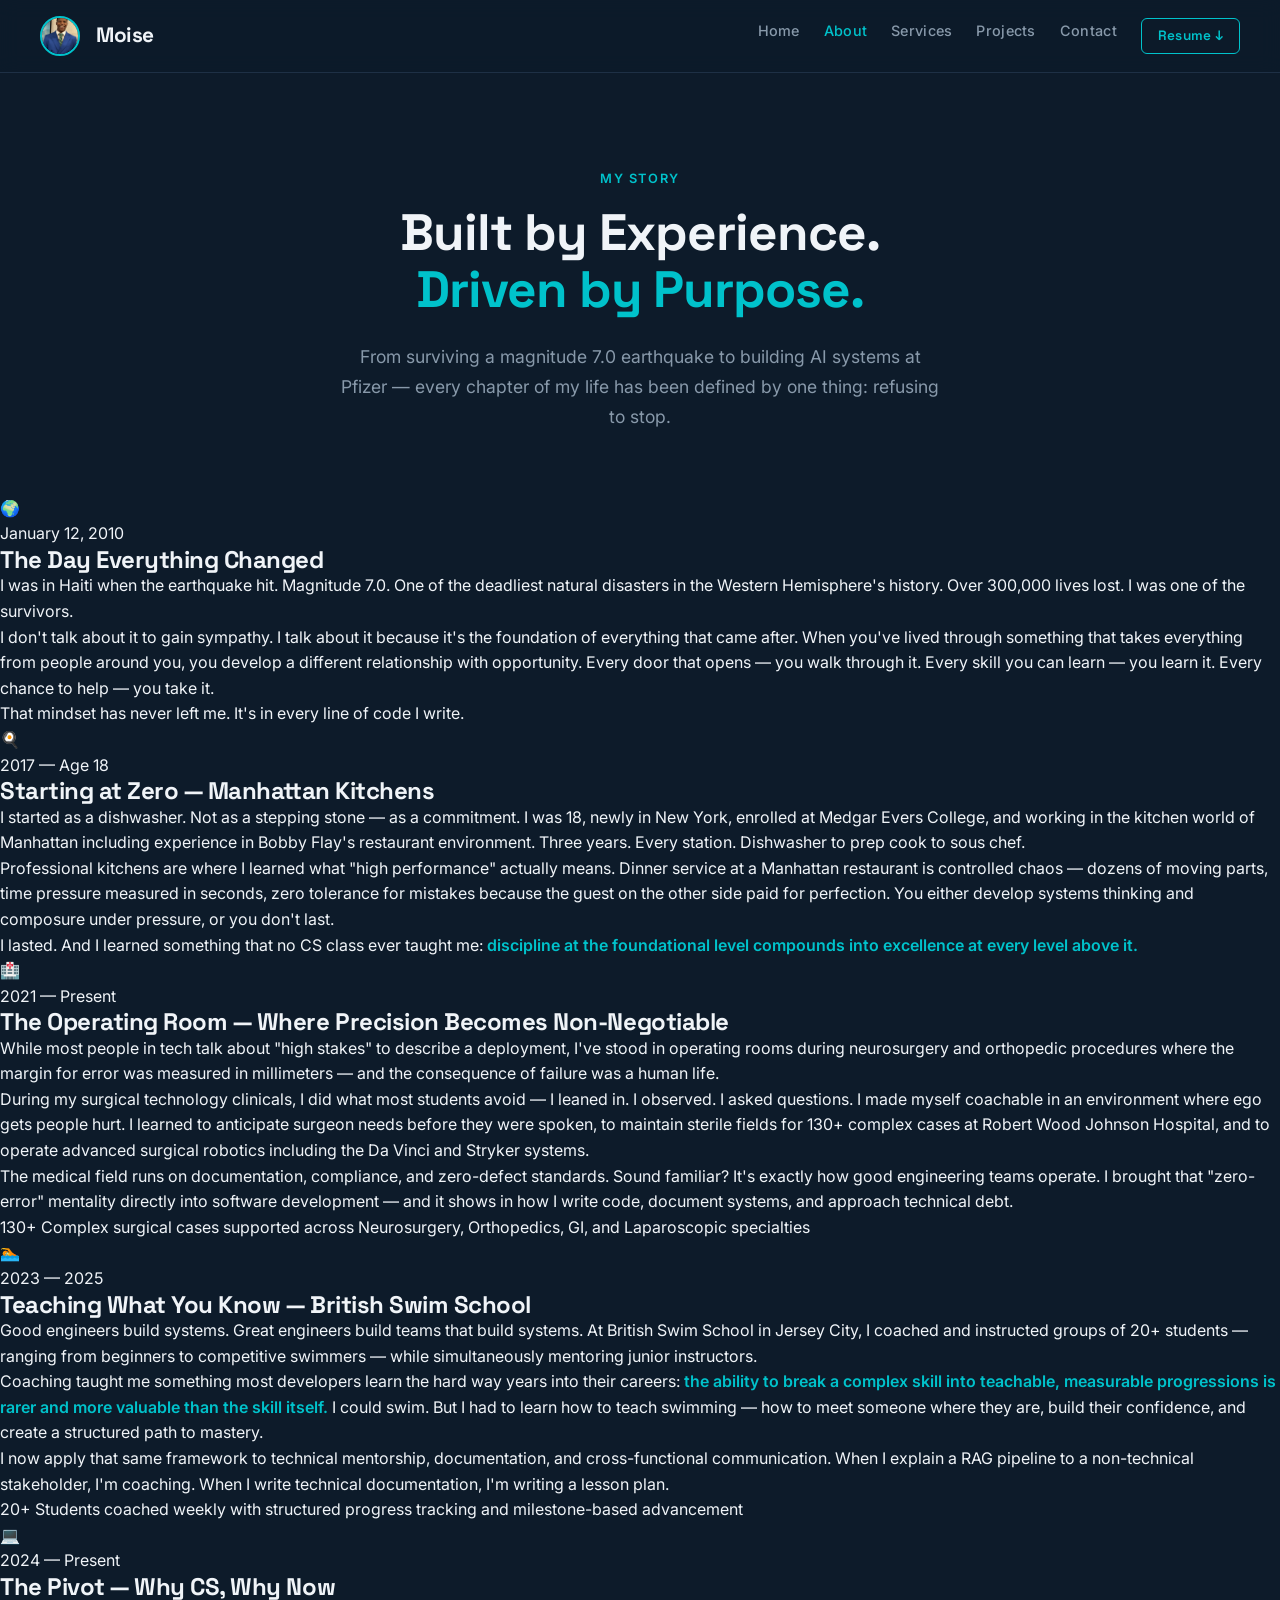
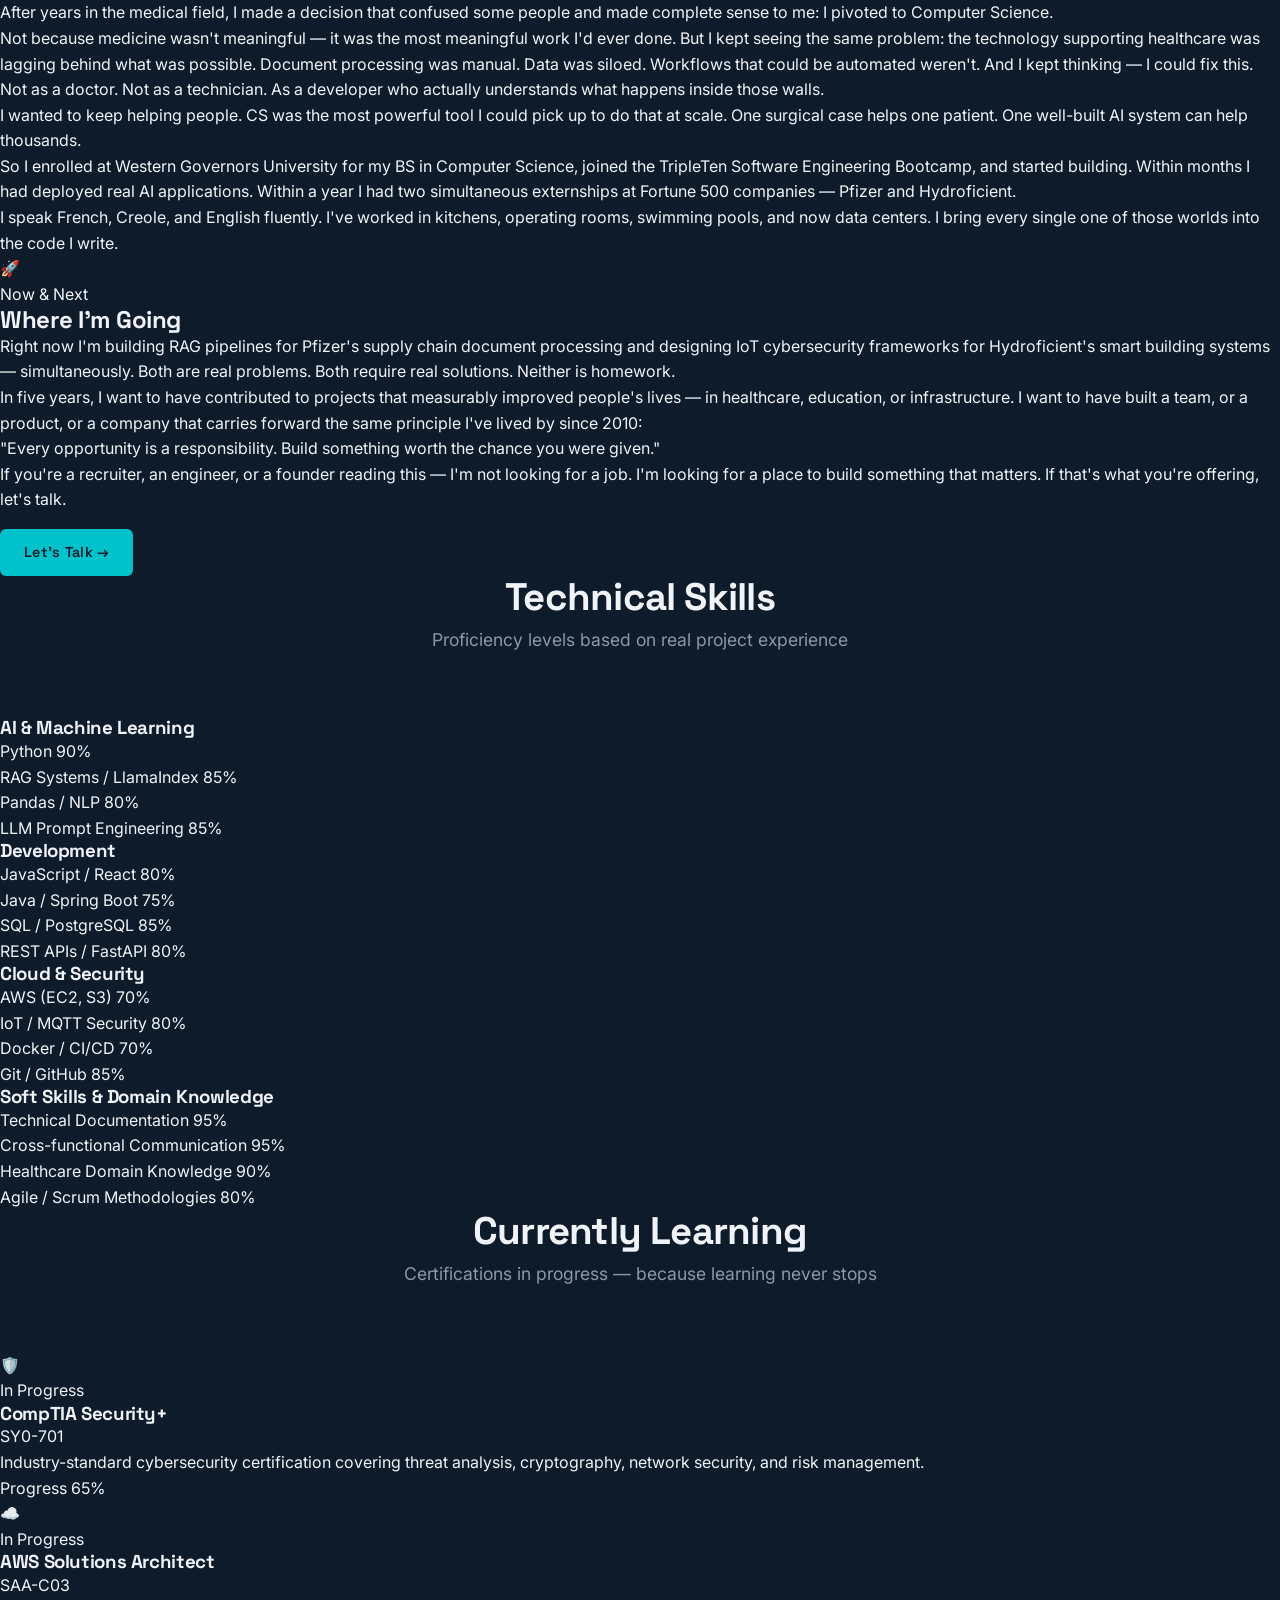
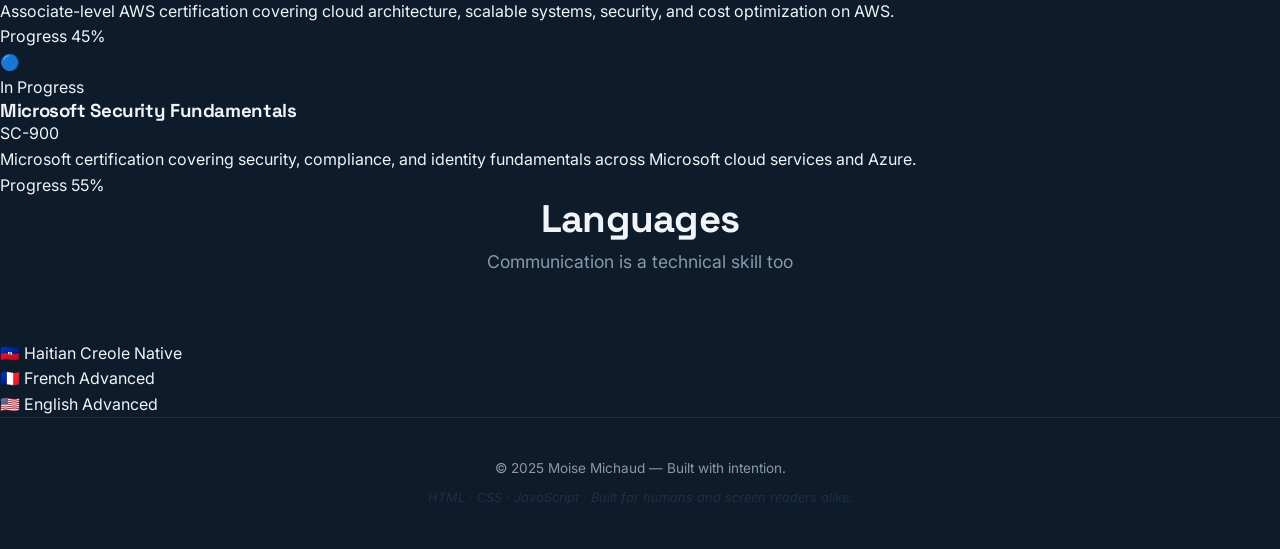
==== about.html @ c648d9f1 "Add About page, skills visual, cert tracker, languages section, updated nav" ====
<!doctype html>
<html lang="en">
  <head>
    <meta charset="UTF-8" />
    <meta name="viewport" content="width=device-width, initial-scale=1.0" />
    <title>About | Moise Michaud</title>
    <link rel="preconnect" href="https://fonts.googleapis.com" />
    <link rel="preconnect" href="https://fonts.gstatic.com" crossorigin />
    <link
      href="https://fonts.googleapis.com/css2?family=Space+Grotesk:wght@400;600;700&family=Inter:wght@300;400;500&display=swap"
      rel="stylesheet"
    />
    <link rel="stylesheet" href="style.css" />
  </head>

  <body>
    <nav class="navbar" role="navigation" aria-label="Main navigation">
      <div class="nav-brand">
        <img
          src="images/profile.jpg"
          alt="Moise Michaud profile photo"
          class="logo-img"
        />
        <span class="brand-name">Moise</span>
      </div>
      <ul class="nav-links" role="list">
        <li><a href="index.html" class="nav-link">Home</a></li>
        <li>
          <a href="about.html" class="nav-link active" aria-current="page"
            >About</a
          >
        </li>
        <li><a href="services.html" class="nav-link">Services</a></li>
        <li><a href="projects.html" class="nav-link">Projects</a></li>
        <li><a href="contact.html" class="nav-link">Contact</a></li>
        <li>
          <a
            href="resume.pdf"
            class="btn btn-resume"
            target="_blank"
            rel="noopener noreferrer"
            >Resume ↓</a
          >
        </li>
      </ul>
    </nav>

    <main id="main-content">
      <!-- HERO -->
      <section
        class="page-hero about-hero"
        aria-labelledby="about-hero-heading"
      >
        <div class="page-hero-content">
          <p class="hero-eyebrow">My Story</p>
          <h1 id="about-hero-heading" class="page-hero-title">
            Built by Experience.
            <span class="title-accent">Driven by Purpose.</span>
          </h1>
          <p class="page-hero-subtitle">
            From surviving a magnitude 7.0 earthquake to building AI systems at
            Pfizer — every chapter of my life has been defined by one thing:
            refusing to stop.
          </p>
        </div>
      </section>

      <!-- STORY SECTION -->
      <section class="story-section" aria-labelledby="story-heading">
        <!-- TIMELINE -->
        <div class="timeline" role="list">
          <!-- Chapter 1 -->
          <div
            class="timeline-item"
            role="listitem"
            aria-labelledby="chapter-1"
          >
            <div class="timeline-marker" aria-hidden="true">
              <span class="timeline-icon">🌍</span>
            </div>
            <div class="timeline-content">
              <span class="timeline-date">January 12, 2010</span>
              <h2 id="chapter-1" class="timeline-title">
                The Day Everything Changed
              </h2>
              <p>
                I was in Haiti when the earthquake hit. Magnitude 7.0. One of
                the deadliest natural disasters in the Western Hemisphere's
                history. Over 300,000 lives lost. I was one of the survivors.
              </p>
              <p>
                I don't talk about it to gain sympathy. I talk about it because
                it's the foundation of everything that came after. When you've
                lived through something that takes everything from people around
                you, you develop a different relationship with opportunity.
                Every door that opens — you walk through it. Every skill you can
                learn — you learn it. Every chance to help — you take it.
              </p>
              <p>
                That mindset has never left me. It's in every line of code I
                write.
              </p>
            </div>
          </div>

          <!-- Chapter 2 -->
          <div
            class="timeline-item"
            role="listitem"
            aria-labelledby="chapter-2"
          >
            <div class="timeline-marker" aria-hidden="true">
              <span class="timeline-icon">🍳</span>
            </div>
            <div class="timeline-content">
              <span class="timeline-date">2017 — Age 18</span>
              <h2 id="chapter-2" class="timeline-title">
                Starting at Zero — Manhattan Kitchens
              </h2>
              <p>
                I started as a dishwasher. Not as a stepping stone — as a
                commitment. I was 18, newly in New York, enrolled at Medgar
                Evers College, and working in the kitchen world of Manhattan
                including experience in Bobby Flay's restaurant environment.
                Three years. Every station. Dishwasher to prep cook to sous
                chef.
              </p>
              <p>
                Professional kitchens are where I learned what "high
                performance" actually means. Dinner service at a Manhattan
                restaurant is controlled chaos — dozens of moving parts, time
                pressure measured in seconds, zero tolerance for mistakes
                because the guest on the other side paid for perfection. You
                either develop systems thinking and composure under pressure, or
                you don't last.
              </p>
              <p>
                I lasted. And I learned something that no CS class ever taught
                me:
                <strong
                  >discipline at the foundational level compounds into
                  excellence at every level above it.</strong
                >
              </p>
            </div>
          </div>

          <!-- Chapter 3 -->
          <div
            class="timeline-item"
            role="listitem"
            aria-labelledby="chapter-3"
          >
            <div class="timeline-marker" aria-hidden="true">
              <span class="timeline-icon">🏥</span>
            </div>
            <div class="timeline-content">
              <span class="timeline-date">2021 — Present</span>
              <h2 id="chapter-3" class="timeline-title">
                The Operating Room — Where Precision Becomes Non-Negotiable
              </h2>
              <p>
                While most people in tech talk about "high stakes" to describe a
                deployment, I've stood in operating rooms during neurosurgery
                and orthopedic procedures where the margin for error was
                measured in millimeters — and the consequence of failure was a
                human life.
              </p>
              <p>
                During my surgical technology clinicals, I did what most
                students avoid — I leaned in. I observed. I asked questions. I
                made myself coachable in an environment where ego gets people
                hurt. I learned to anticipate surgeon needs before they were
                spoken, to maintain sterile fields for 130+ complex cases at
                Robert Wood Johnson Hospital, and to operate advanced surgical
                robotics including the Da Vinci and Stryker systems.
              </p>
              <p>
                The medical field runs on documentation, compliance, and
                zero-defect standards. Sound familiar? It's exactly how good
                engineering teams operate. I brought that "zero-error" mentality
                directly into software development — and it shows in how I write
                code, document systems, and approach technical debt.
              </p>
              <div class="story-highlight" role="note">
                <span class="highlight-number">130+</span>
                <span class="highlight-text"
                  >Complex surgical cases supported across Neurosurgery,
                  Orthopedics, GI, and Laparoscopic specialties</span
                >
              </div>
            </div>
          </div>

          <!-- Chapter 4 -->
          <div
            class="timeline-item"
            role="listitem"
            aria-labelledby="chapter-4"
          >
            <div class="timeline-marker" aria-hidden="true">
              <span class="timeline-icon">🏊</span>
            </div>
            <div class="timeline-content">
              <span class="timeline-date">2023 — 2025</span>
              <h2 id="chapter-4" class="timeline-title">
                Teaching What You Know — British Swim School
              </h2>
              <p>
                Good engineers build systems. Great engineers build teams that
                build systems. At British Swim School in Jersey City, I coached
                and instructed groups of 20+ students — ranging from beginners
                to competitive swimmers — while simultaneously mentoring junior
                instructors.
              </p>
              <p>
                Coaching taught me something most developers learn the hard way
                years into their careers:
                <strong
                  >the ability to break a complex skill into teachable,
                  measurable progressions is rarer and more valuable than the
                  skill itself.</strong
                >
                I could swim. But I had to learn how to teach swimming — how to
                meet someone where they are, build their confidence, and create
                a structured path to mastery.
              </p>
              <p>
                I now apply that same framework to technical mentorship,
                documentation, and cross-functional communication. When I
                explain a RAG pipeline to a non-technical stakeholder, I'm
                coaching. When I write technical documentation, I'm writing a
                lesson plan.
              </p>
              <div class="story-highlight" role="note">
                <span class="highlight-number">20+</span>
                <span class="highlight-text"
                  >Students coached weekly with structured progress tracking and
                  milestone-based advancement</span
                >
              </div>
            </div>
          </div>

          <!-- Chapter 5 -->
          <div
            class="timeline-item"
            role="listitem"
            aria-labelledby="chapter-5"
          >
            <div class="timeline-marker" aria-hidden="true">
              <span class="timeline-icon">💻</span>
            </div>
            <div class="timeline-content">
              <span class="timeline-date">2024 — Present</span>
              <h2 id="chapter-5" class="timeline-title">
                The Pivot — Why CS, Why Now
              </h2>
              <p>
                After years in the medical field, I made a decision that
                confused some people and made complete sense to me: I pivoted to
                Computer Science.
              </p>
              <p>
                Not because medicine wasn't meaningful — it was the most
                meaningful work I'd ever done. But I kept seeing the same
                problem: the technology supporting healthcare was lagging behind
                what was possible. Document processing was manual. Data was
                siloed. Workflows that could be automated weren't. And I kept
                thinking — I could fix this. Not as a doctor. Not as a
                technician. As a developer who actually understands what happens
                inside those walls.
              </p>
              <p>
                I wanted to keep helping people. CS was the most powerful tool I
                could pick up to do that at scale. One surgical case helps one
                patient. One well-built AI system can help thousands.
              </p>
              <p>
                So I enrolled at Western Governors University for my BS in
                Computer Science, joined the TripleTen Software Engineering
                Bootcamp, and started building. Within months I had deployed
                real AI applications. Within a year I had two simultaneous
                externships at Fortune 500 companies — Pfizer and Hydroficient.
              </p>
              <p>
                I speak French, Creole, and English fluently. I've worked in
                kitchens, operating rooms, swimming pools, and now data centers.
                I bring every single one of those worlds into the code I write.
              </p>
            </div>
          </div>

          <!-- Chapter 6 -->
          <div
            class="timeline-item"
            role="listitem"
            aria-labelledby="chapter-6"
          >
            <div class="timeline-marker" aria-hidden="true">
              <span class="timeline-icon">🚀</span>
            </div>
            <div class="timeline-content">
              <span class="timeline-date">Now & Next</span>
              <h2 id="chapter-6" class="timeline-title">Where I'm Going</h2>
              <p>
                Right now I'm building RAG pipelines for Pfizer's supply chain
                document processing and designing IoT cybersecurity frameworks
                for Hydroficient's smart building systems — simultaneously. Both
                are real problems. Both require real solutions. Neither is
                homework.
              </p>
              <p>
                In five years, I want to have contributed to projects that
                measurably improved people's lives — in healthcare, education,
                or infrastructure. I want to have built a team, or a product, or
                a company that carries forward the same principle I've lived by
                since 2010:
              </p>
              <blockquote class="story-quote">
                "Every opportunity is a responsibility. Build something worth
                the chance you were given."
              </blockquote>
              <p>
                If you're a recruiter, an engineer, or a founder reading this —
                I'm not looking for a job. I'm looking for a place to build
                something that matters. If that's what you're offering, let's
                talk.
              </p>
              <a
                href="contact.html"
                class="btn btn-primary"
                style="margin-top: 1rem; display: inline-flex"
              >
                Let's Talk →
              </a>
            </div>
          </div>
        </div>
        <!-- End timeline -->
      </section>

      <!-- SKILLS SECTION -->
      <section
        class="skills-visual-section"
        aria-labelledby="skills-visual-heading"
      >
        <div class="section-header">
          <h2 id="skills-visual-heading" class="section-title">
            Technical Skills
          </h2>
          <p class="section-subtitle">
            Proficiency levels based on real project experience
          </p>
        </div>

        <div class="skills-grid">
          <div class="skill-category">
            <h3 class="skill-category-title">AI & Machine Learning</h3>
            <div class="skill-bars">
              <div class="skill-bar-item">
                <div class="skill-bar-label">
                  <span>Python</span>
                  <span class="skill-bar-pct">90%</span>
                </div>
                <div
                  class="skill-bar-track"
                  role="progressbar"
                  aria-valuenow="90"
                  aria-valuemin="0"
                  aria-valuemax="100"
                  aria-label="Python proficiency 90%"
                >
                  <div class="skill-bar-fill" style="width: 90%"></div>
                </div>
              </div>
              <div class="skill-bar-item">
                <div class="skill-bar-label">
                  <span>RAG Systems / LlamaIndex</span>
                  <span class="skill-bar-pct">85%</span>
                </div>
                <div
                  class="skill-bar-track"
                  role="progressbar"
                  aria-valuenow="85"
                  aria-valuemin="0"
                  aria-valuemax="100"
                  aria-label="RAG Systems proficiency 85%"
                >
                  <div class="skill-bar-fill" style="width: 85%"></div>
                </div>
              </div>
              <div class="skill-bar-item">
                <div class="skill-bar-label">
                  <span>Pandas / NLP</span>
                  <span class="skill-bar-pct">80%</span>
                </div>
                <div
                  class="skill-bar-track"
                  role="progressbar"
                  aria-valuenow="80"
                  aria-valuemin="0"
                  aria-valuemax="100"
                  aria-label="Pandas NLP proficiency 80%"
                >
                  <div class="skill-bar-fill" style="width: 80%"></div>
                </div>
              </div>
              <div class="skill-bar-item">
                <div class="skill-bar-label">
                  <span>LLM Prompt Engineering</span>
                  <span class="skill-bar-pct">85%</span>
                </div>
                <div
                  class="skill-bar-track"
                  role="progressbar"
                  aria-valuenow="85"
                  aria-valuemin="0"
                  aria-valuemax="100"
                  aria-label="LLM Prompt Engineering proficiency 85%"
                >
                  <div class="skill-bar-fill" style="width: 85%"></div>
                </div>
              </div>
            </div>
          </div>

          <div class="skill-category">
            <h3 class="skill-category-title">Development</h3>
            <div class="skill-bars">
              <div class="skill-bar-item">
                <div class="skill-bar-label">
                  <span>JavaScript / React</span>
                  <span class="skill-bar-pct">80%</span>
                </div>
                <div
                  class="skill-bar-track"
                  role="progressbar"
                  aria-valuenow="80"
                  aria-valuemin="0"
                  aria-valuemax="100"
                  aria-label="JavaScript React proficiency 80%"
                >
                  <div class="skill-bar-fill" style="width: 80%"></div>
                </div>
              </div>
              <div class="skill-bar-item">
                <div class="skill-bar-label">
                  <span>Java / Spring Boot</span>
                  <span class="skill-bar-pct">75%</span>
                </div>
                <div
                  class="skill-bar-track"
                  role="progressbar"
                  aria-valuenow="75"
                  aria-valuemin="0"
                  aria-valuemax="100"
                  aria-label="Java Spring Boot proficiency 75%"
                >
                  <div class="skill-bar-fill" style="width: 75%"></div>
                </div>
              </div>
              <div class="skill-bar-item">
                <div class="skill-bar-label">
                  <span>SQL / PostgreSQL</span>
                  <span class="skill-bar-pct">85%</span>
                </div>
                <div
                  class="skill-bar-track"
                  role="progressbar"
                  aria-valuenow="85"
                  aria-valuemin="0"
                  aria-valuemax="100"
                  aria-label="SQL PostgreSQL proficiency 85%"
                >
                  <div class="skill-bar-fill" style="width: 85%"></div>
                </div>
              </div>
              <div class="skill-bar-item">
                <div class="skill-bar-label">
                  <span>REST APIs / FastAPI</span>
                  <span class="skill-bar-pct">80%</span>
                </div>
                <div
                  class="skill-bar-track"
                  role="progressbar"
                  aria-valuenow="80"
                  aria-valuemin="0"
                  aria-valuemax="100"
                  aria-label="REST APIs FastAPI proficiency 80%"
                >
                  <div class="skill-bar-fill" style="width: 80%"></div>
                </div>
              </div>
            </div>
          </div>

          <div class="skill-category">
            <h3 class="skill-category-title">Cloud & Security</h3>
            <div class="skill-bars">
              <div class="skill-bar-item">
                <div class="skill-bar-label">
                  <span>AWS (EC2, S3)</span>
                  <span class="skill-bar-pct">70%</span>
                </div>
                <div
                  class="skill-bar-track"
                  role="progressbar"
                  aria-valuenow="70"
                  aria-valuemin="0"
                  aria-valuemax="100"
                  aria-label="AWS proficiency 70%"
                >
                  <div class="skill-bar-fill" style="width: 70%"></div>
                </div>
              </div>
              <div class="skill-bar-item">
                <div class="skill-bar-label">
                  <span>IoT / MQTT Security</span>
                  <span class="skill-bar-pct">80%</span>
                </div>
                <div
                  class="skill-bar-track"
                  role="progressbar"
                  aria-valuenow="80"
                  aria-valuemin="0"
                  aria-valuemax="100"
                  aria-label="IoT MQTT Security proficiency 80%"
                >
                  <div class="skill-bar-fill" style="width: 80%"></div>
                </div>
              </div>
              <div class="skill-bar-item">
                <div class="skill-bar-label">
                  <span>Docker / CI/CD</span>
                  <span class="skill-bar-pct">70%</span>
                </div>
                <div
                  class="skill-bar-track"
                  role="progressbar"
                  aria-valuenow="70"
                  aria-valuemin="0"
                  aria-valuemax="100"
                  aria-label="Docker CI/CD proficiency 70%"
                >
                  <div class="skill-bar-fill" style="width: 70%"></div>
                </div>
              </div>
              <div class="skill-bar-item">
                <div class="skill-bar-label">
                  <span>Git / GitHub</span>
                  <span class="skill-bar-pct">85%</span>
                </div>
                <div
                  class="skill-bar-track"
                  role="progressbar"
                  aria-valuenow="85"
                  aria-valuemin="0"
                  aria-valuemax="100"
                  aria-label="Git GitHub proficiency 85%"
                >
                  <div class="skill-bar-fill" style="width: 85%"></div>
                </div>
              </div>
            </div>
          </div>

          <div class="skill-category">
            <h3 class="skill-category-title">Soft Skills & Domain Knowledge</h3>
            <div class="skill-bars">
              <div class="skill-bar-item">
                <div class="skill-bar-label">
                  <span>Technical Documentation</span>
                  <span class="skill-bar-pct">95%</span>
                </div>
                <div
                  class="skill-bar-track"
                  role="progressbar"
                  aria-valuenow="95"
                  aria-valuemin="0"
                  aria-valuemax="100"
                  aria-label="Technical Documentation proficiency 95%"
                >
                  <div class="skill-bar-fill" style="width: 95%"></div>
                </div>
              </div>
              <div class="skill-bar-item">
                <div class="skill-bar-label">
                  <span>Cross-functional Communication</span>
                  <span class="skill-bar-pct">95%</span>
                </div>
                <div
                  class="skill-bar-track"
                  role="progressbar"
                  aria-valuenow="95"
                  aria-valuemin="0"
                  aria-valuemax="100"
                  aria-label="Cross-functional Communication proficiency 95%"
                >
                  <div class="skill-bar-fill" style="width: 95%"></div>
                </div>
              </div>
              <div class="skill-bar-item">
                <div class="skill-bar-label">
                  <span>Healthcare Domain Knowledge</span>
                  <span class="skill-bar-pct">90%</span>
                </div>
                <div
                  class="skill-bar-track"
                  role="progressbar"
                  aria-valuenow="90"
                  aria-valuemin="0"
                  aria-valuemax="100"
                  aria-label="Healthcare Domain Knowledge proficiency 90%"
                >
                  <div class="skill-bar-fill" style="width: 90%"></div>
                </div>
              </div>
              <div class="skill-bar-item">
                <div class="skill-bar-label">
                  <span>Agile / Scrum Methodologies</span>
                  <span class="skill-bar-pct">80%</span>
                </div>
                <div
                  class="skill-bar-track"
                  role="progressbar"
                  aria-valuenow="80"
                  aria-valuemin="0"
                  aria-valuemax="100"
                  aria-label="Agile Scrum proficiency 80%"
                >
                  <div class="skill-bar-fill" style="width: 80%"></div>
                </div>
              </div>
            </div>
          </div>
        </div>
      </section>

      <!-- CURRENTLY LEARNING -->
      <section class="learning-section" aria-labelledby="learning-heading">
        <div class="section-header">
          <h2 id="learning-heading" class="section-title">
            Currently Learning
          </h2>
          <p class="section-subtitle">
            Certifications in progress — because learning never stops
          </p>
        </div>

        <div class="cert-grid">
          <div class="cert-card">
            <div class="cert-card-header">
              <div class="cert-icon" aria-hidden="true">🛡️</div>
              <div class="cert-status cert-status--active">In Progress</div>
            </div>
            <h3 class="cert-title">CompTIA Security+</h3>
            <p class="cert-code">SY0-701</p>
            <p class="cert-desc">
              Industry-standard cybersecurity certification covering threat
              analysis, cryptography, network security, and risk management.
            </p>
            <div class="cert-progress-wrap">
              <div class="cert-progress-label">
                <span>Progress</span>
                <span>65%</span>
              </div>
              <div
                class="cert-progress-track"
                role="progressbar"
                aria-valuenow="65"
                aria-valuemin="0"
                aria-valuemax="100"
                aria-label="CompTIA Security+ progress 65%"
              >
                <div class="cert-progress-fill" style="width: 65%"></div>
              </div>
            </div>
          </div>

          <div class="cert-card">
            <div class="cert-card-header">
              <div class="cert-icon" aria-hidden="true">☁️</div>
              <div class="cert-status cert-status--active">In Progress</div>
            </div>
            <h3 class="cert-title">AWS Solutions Architect</h3>
            <p class="cert-code">SAA-C03</p>
            <p class="cert-desc">
              Associate-level AWS certification covering cloud architecture,
              scalable systems, security, and cost optimization on AWS.
            </p>
            <div class="cert-progress-wrap">
              <div class="cert-progress-label">
                <span>Progress</span>
                <span>45%</span>
              </div>
              <div
                class="cert-progress-track"
                role="progressbar"
                aria-valuenow="45"
                aria-valuemin="0"
                aria-valuemax="100"
                aria-label="AWS SAA-C03 progress 45%"
              >
                <div class="cert-progress-fill" style="width: 45%"></div>
              </div>
            </div>
          </div>

          <div class="cert-card">
            <div class="cert-card-header">
              <div class="cert-icon" aria-hidden="true">🔵</div>
              <div class="cert-status cert-status--active">In Progress</div>
            </div>
            <h3 class="cert-title">Microsoft Security Fundamentals</h3>
            <p class="cert-code">SC-900</p>
            <p class="cert-desc">
              Microsoft certification covering security, compliance, and
              identity fundamentals across Microsoft cloud services and Azure.
            </p>
            <div class="cert-progress-wrap">
              <div class="cert-progress-label">
                <span>Progress</span>
                <span>55%</span>
              </div>
              <div
                class="cert-progress-track"
                role="progressbar"
                aria-valuenow="55"
                aria-valuemin="0"
                aria-valuemax="100"
                aria-label="SC-900 progress 55%"
              >
                <div class="cert-progress-fill" style="width: 55%"></div>
              </div>
            </div>
          </div>
        </div>
      </section>

      <!-- LANGUAGES -->
      <section class="languages-section" aria-labelledby="languages-heading">
        <div class="section-header">
          <h2 id="languages-heading" class="section-title">Languages</h2>
          <p class="section-subtitle">Communication is a technical skill too</p>
        </div>
        <div class="languages-grid">
          <div class="language-card">
            <span class="language-flag" aria-hidden="true">🇭🇹</span>
            <span class="language-name">Haitian Creole</span>
            <span class="language-level">Native</span>
          </div>
          <div class="language-card">
            <span class="language-flag" aria-hidden="true">🇫🇷</span>
            <span class="language-name">French</span>
            <span class="language-level">Advanced</span>
          </div>
          <div class="language-card">
            <span class="language-flag" aria-hidden="true">🇺🇸</span>
            <span class="language-name">English</span>
            <span class="language-level">Advanced</span>
          </div>
        </div>
      </section>
    </main>

    <footer class="site-footer" role="contentinfo">
      <div class="footer-content">
        <p class="footer-copy">
          &copy; 2025 Moise Michaud &mdash; Built with intention.
        </p>
        <p class="footer-stack">
          <em
            >HTML · CSS · JavaScript · Built for humans and screen readers
            alike.</em
          >
        </p>
      </div>
    </footer>

    <script src="script.js"></script>
  </body>
</html>
---- style.css ----
/* ============================================================
   STYLE.CSS — Mo's Portfolio Homepage
   ============================================================ */

:root {
  --color-bg: #0d1b2a;
  --color-surface: #162032;
  --color-border: #1e3045;
  --color-accent: #00c2cb;
  --color-amber: #f4a261;
  --color-text: #f0f4f8;
  --color-text-muted: #8899aa;
  --font-display: "Space Grotesk", sans-serif;
  --font-body: "Inter", sans-serif;
  --space-xs: 0.5rem;
  --space-sm: 1rem;
  --space-md: 1.5rem;
  --space-lg: 2.5rem;
  --space-xl: 4rem;
  --space-2xl: 6rem;
  --radius-sm: 6px;
  --radius-md: 12px;
  --radius-lg: 20px;
  --transition: 0.2s ease;
}

*,
*::before,
*::after {
  box-sizing: border-box;
  margin: 0;
  padding: 0;
}

html {
  scroll-behavior: smooth;
}

body {
  font-family: var(--font-body);
  background-color: var(--color-bg);
  color: var(--color-text);
  line-height: 1.6;
  font-size: 16px;
  -webkit-font-smoothing: antialiased;
}

@media (prefers-reduced-motion: reduce) {
  * {
    animation-duration: 0.01ms !important;
    transition-duration: 0.01ms !important;
  }
}

h1,
h2,
h3,
h4,
h5,
h6 {
  font-family: var(--font-display);
  font-weight: 700;
  line-height: 1.1;
  letter-spacing: -0.02em;
}

a {
  color: var(--color-accent);
  text-decoration: none;
}

a:hover {
  text-decoration: underline;
}

a:focus-visible,
button:focus-visible {
  outline: 2px solid var(--color-accent);
  outline-offset: 3px;
  border-radius: var(--radius-sm);
}

strong {
  color: var(--color-accent);
  font-weight: 600;
}

.section-header {
  text-align: center;
  margin-bottom: var(--space-xl);
}

.section-title {
  font-size: clamp(1.75rem, 3vw, 2.5rem);
  color: var(--color-text);
  margin-bottom: var(--space-xs);
}

.section-subtitle {
  color: var(--color-text-muted);
  font-size: 1.1rem;
}

/* NAVIGATION */
.navbar {
  display: flex;
  justify-content: space-between;
  align-items: center;
  padding: var(--space-sm) var(--space-lg);
  position: sticky;
  top: 0;
  z-index: 100;
  background-color: rgba(13, 27, 42, 0.92);
  backdrop-filter: blur(10px);
  border-bottom: 1px solid var(--color-border);
}

.nav-brand {
  display: flex;
  align-items: center;
  gap: var(--space-sm);
  text-decoration: none;
}

.logo-img {
  width: 40px;
  height: 40px;
  border-radius: 50%;
  border: 2px solid var(--color-accent);
  object-fit: cover;
}

.brand-name {
  font-family: var(--font-display);
  font-size: 1.3rem;
  font-weight: 700;
  color: var(--color-text);
  letter-spacing: -0.02em;
}

.nav-links {
  display: flex;
  list-style: none;
  gap: var(--space-md);
}

.nav-link {
  font-size: 0.9rem;
  font-weight: 500;
  color: var(--color-text-muted);
  letter-spacing: 0.02em;
  transition: color var(--transition);
  text-decoration: none;
}

.nav-link:hover {
  color: var(--color-text);
}

.nav-link.active {
  color: var(--color-accent);
}

/* HERO */
.hero {
  display: grid;
  grid-template-columns: 1fr 1fr;
  gap: var(--space-xl);
  align-items: center;
  min-height: 85vh;
  padding: var(--space-xl) var(--space-lg);
  max-width: 1100px;
  margin: 0 auto;
}

.hero-eyebrow {
  font-size: 0.8rem;
  font-weight: 600;
  letter-spacing: 0.12em;
  text-transform: uppercase;
  color: var(--color-accent);
  margin-bottom: var(--space-sm);
}

.hero-title {
  font-size: clamp(2.5rem, 5vw, 4rem);
  margin-bottom: var(--space-md);
  color: var(--color-text);
}

.title-accent {
  display: block;
  color: var(--color-accent);
}

.hero-subtitle {
  font-size: 1.1rem;
  color: var(--color-text-muted);
  line-height: 1.7;
  margin-bottom: var(--space-lg);
  max-width: 520px;
}

.hero-cta-group {
  display: flex;
  gap: var(--space-sm);
  flex-wrap: wrap;
}

.btn {
  display: inline-flex;
  align-items: center;
  padding: 0.75rem 1.5rem;
  border-radius: var(--radius-sm);
  font-family: var(--font-display);
  font-size: 0.9rem;
  font-weight: 600;
  letter-spacing: 0.02em;
  cursor: pointer;
  transition: all var(--transition);
  text-decoration: none;
}

.btn-primary {
  background-color: var(--color-accent);
  color: var(--color-bg);
}

.btn-primary:hover {
  background-color: #00a8b0;
  text-decoration: none;
  transform: translateY(-2px);
  box-shadow: 0 8px 25px rgba(0, 194, 203, 0.3);
}

.btn-secondary {
  background-color: transparent;
  color: var(--color-text);
  border: 1px solid var(--color-border);
}

.btn-secondary:hover {
  border-color: var(--color-accent);
  color: var(--color-accent);
  text-decoration: none;
  transform: translateY(-2px);
}

.hero-visual {
  display: flex;
  justify-content: center;
  align-items: center;
}

.hero-card {
  background-color: var(--color-surface);
  border: 1px solid var(--color-border);
  border-radius: var(--radius-lg);
  padding: var(--space-lg);
  width: 100%;
  max-width: 380px;
  position: relative;
}

.hero-card::before {
  content: "";
  position: absolute;
  top: 0;
  left: 0;
  right: 0;
  height: 2px;
  background: linear-gradient(90deg, var(--color-accent), var(--color-amber));
  border-radius: var(--radius-lg) var(--radius-lg) 0 0;
}

.card-tag {
  font-size: 0.7rem;
  font-weight: 600;
  letter-spacing: 0.12em;
  text-transform: uppercase;
  color: var(--color-accent);
  margin-bottom: var(--space-sm);
}

.card-project {
  font-family: var(--font-display);
  font-size: 1.2rem;
  font-weight: 600;
  color: var(--color-text);
  margin-bottom: var(--space-md);
}

.card-stack {
  display: flex;
  flex-wrap: wrap;
  gap: var(--space-xs);
}

.tag {
  background-color: rgba(0, 194, 203, 0.1);
  color: var(--color-accent);
  border: 1px solid rgba(0, 194, 203, 0.3);
  border-radius: 100px;
  padding: 0.2rem 0.7rem;
  font-size: 0.75rem;
  font-weight: 500;
}

/* ABOUT SECTION */
.about-section {
  padding: var(--space-2xl) var(--space-lg);
  max-width: 1100px;
  margin: 0 auto;
  border-top: 1px solid var(--color-border);
}

.about-grid {
  display: grid;
  grid-template-columns: 1.4fr 1fr;
  gap: var(--space-xl);
  align-items: start;
}

.about-text p {
  color: var(--color-text-muted);
  margin-bottom: var(--space-md);
  font-size: 1.05rem;
  line-height: 1.75;
}

.about-stats {
  display: grid;
  grid-template-columns: 1fr 1fr;
  gap: var(--space-sm);
}

.stat-card {
  background-color: var(--color-surface);
  border: 1px solid var(--color-border);
  border-radius: var(--radius-md);
  padding: var(--space-md);
  display: flex;
  flex-direction: column;
  gap: var(--space-xs);
  transition: border-color var(--transition);
}

.stat-card:hover {
  border-color: var(--color-accent);
}

.stat-number {
  font-family: var(--font-display);
  font-size: 2rem;
  font-weight: 700;
  color: var(--color-accent);
  line-height: 1;
}

.stat-label {
  font-size: 0.8rem;
  color: var(--color-text-muted);
  line-height: 1.3;
}

/* SKILLS SECTION */
.skills-section {
  padding: var(--space-2xl) var(--space-lg);
  max-width: 1100px;
  margin: 0 auto;
  border-top: 1px solid var(--color-border);
}

.skills-list {
  list-style: none;
  display: flex;
  flex-direction: column;
  gap: var(--space-sm);
}

.skill-item {
  display: flex;
  align-items: flex-start;
  gap: var(--space-md);
  background-color: var(--color-surface);
  border: 1px solid var(--color-border);
  border-radius: var(--radius-md);
  padding: var(--space-md) var(--space-lg);
  transition:
    border-color var(--transition),
    transform var(--transition);
}

.skill-item:hover {
  border-color: var(--color-accent);
  transform: translateX(6px);
}

.skill-icon {
  font-size: 1.5rem;
  flex-shrink: 0;
  margin-top: 3px;
}

.skill-title {
  font-size: 1.05rem;
  font-weight: 600;
  color: var(--color-text);
  margin-bottom: var(--space-xs);
}

.skill-desc {
  font-size: 0.92rem;
  color: var(--color-text-muted);
  line-height: 1.6;
}

/* PAGE LINKS SECTION */
.links-section {
  padding: var(--space-2xl) var(--space-lg);
  max-width: 1100px;
  margin: 0 auto;
  border-top: 1px solid var(--color-border);
  text-align: center;
}

.links-section .section-title {
  margin-bottom: var(--space-xs);
}
.links-section .section-subtitle {
  margin-bottom: var(--space-xl);
}

.page-links-list {
  display: grid;
  grid-template-columns: repeat(4, 1fr);
  gap: var(--space-sm);
  list-style: none;
  text-align: left;
}

.page-link-card {
  display: flex;
  flex-direction: column;
  gap: var(--space-xs);
  background-color: var(--color-surface);
  border: 1px solid var(--color-border);
  border-radius: var(--radius-md);
  padding: var(--space-md);
  text-decoration: none;
  transition: all var(--transition);
}

.page-link-card:hover {
  border-color: var(--color-accent);
  transform: translateY(-4px);
  box-shadow: 0 12px 30px rgba(0, 0, 0, 0.3);
  text-decoration: none;
}

.link-card-icon {
  font-size: 1.5rem;
}

.link-card-title {
  font-family: var(--font-display);
  font-size: 1rem;
  font-weight: 600;
  color: var(--color-text);
}

.link-card-desc {
  font-size: 0.82rem;
  color: var(--color-text-muted);
  line-height: 1.4;
}

/* FOOTER */
.site-footer {
  border-top: 1px solid var(--color-border);
  padding: var(--space-lg);
  text-align: center;
}

.footer-content {
  max-width: 1100px;
  margin: 0 auto;
}

.footer-copy {
  font-size: 0.85rem;
  color: var(--color-text-muted);
  margin-bottom: var(--space-xs);
}

.footer-stack {
  font-size: 0.8rem;
  color: var(--color-border);
}

/* PAGE HERO */
.page-hero {
  padding: var(--space-2xl) var(--space-lg) var(--space-xl);
  max-width: 1100px;
  margin: 0 auto;
  text-align: center;
}

.page-hero-title {
  font-size: clamp(2rem, 4vw, 3.2rem);
  margin-bottom: var(--space-md);
  color: var(--color-text);
}

.page-hero-subtitle {
  font-size: 1.1rem;
  color: var(--color-text-muted);
  max-width: 600px;
  margin: 0 auto;
  line-height: 1.7;
}

/* SERVICES PAGE */
.services-section {
  padding: var(--space-xl) var(--space-lg);
  max-width: 1100px;
  margin: 0 auto;
  border-top: 1px solid var(--color-border);
}

.services-grid {
  display: grid;
  grid-template-columns: 1fr 1fr;
  gap: var(--space-md);
}

.service-card {
  background-color: var(--color-surface);
  border: 1px solid var(--color-border);
  border-radius: var(--radius-lg);
  padding: var(--space-lg);
  display: flex;
  flex-direction: column;
  gap: var(--space-md);
  transition:
    border-color var(--transition),
    transform var(--transition);
}

.service-card:hover {
  border-color: var(--color-accent);
  transform: translateY(-4px);
}

.service-card--wide {
  grid-column: 1 / -1;
}

.service-card-header {
  display: flex;
  align-items: flex-start;
  gap: var(--space-md);
}

.service-icon-wrap {
  width: 48px;
  height: 48px;
  background-color: rgba(0, 194, 203, 0.1);
  border-radius: var(--radius-md);
  display: flex;
  align-items: center;
  justify-content: center;
  flex-shrink: 0;
}

.service-icon {
  font-size: 1.3rem;
}

.service-card-meta {
  display: flex;
  flex-direction: column;
  gap: var(--space-xs);
}

.service-tag {
  font-size: 0.7rem;
  font-weight: 600;
  letter-spacing: 0.1em;
  text-transform: uppercase;
  color: var(--color-accent);
}

.service-title {
  font-size: 1.1rem;
  font-weight: 700;
  color: var(--color-text);
  line-height: 1.2;
}

.service-desc {
  font-size: 0.95rem;
  color: var(--color-text-muted);
  line-height: 1.7;
}

.service-features {
  list-style: none;
  display: flex;
  flex-direction: column;
  gap: var(--space-xs);
}

.feature-item {
  display: flex;
  align-items: center;
  gap: var(--space-xs);
  font-size: 0.88rem;
  color: var(--color-text-muted);
}

.feature-dot {
  width: 5px;
  height: 5px;
  border-radius: 50%;
  background-color: var(--color-accent);
  flex-shrink: 0;
}

.service-card-footer {
  margin-top: auto;
  padding-top: var(--space-sm);
  border-top: 1px solid var(--color-border);
  display: flex;
  gap: var(--space-xs);
  flex-wrap: wrap;
  align-items: center;
}

.service-exp-label {
  font-size: 0.78rem;
  color: var(--color-text-muted);
  font-weight: 500;
}

.service-exp-value {
  font-size: 0.78rem;
  color: var(--color-accent);
  font-weight: 600;
}

.service-wide-layout {
  display: grid;
  grid-template-columns: 1.2fr 1fr;
  gap: var(--space-lg);
}

/* PROCESS SECTION */
.process-section {
  padding: var(--space-2xl) var(--space-lg);
  max-width: 1100px;
  margin: 0 auto;
  border-top: 1px solid var(--color-border);
}

.process-list {
  list-style: none;
  display: grid;
  grid-template-columns: repeat(4, 1fr);
  gap: var(--space-md);
}

.process-step {
  background-color: var(--color-surface);
  border: 1px solid var(--color-border);
  border-radius: var(--radius-md);
  padding: var(--space-md);
  display: flex;
  flex-direction: column;
  gap: var(--space-sm);
  transition: border-color var(--transition);
}

.process-step:hover {
  border-color: var(--color-accent);
}

.process-step-number {
  font-family: var(--font-display);
  font-size: 2rem;
  font-weight: 700;
  color: rgba(0, 194, 203, 0.25);
  line-height: 1;
}

.process-step-title {
  font-size: 1rem;
  font-weight: 600;
  color: var(--color-text);
}

.process-step-desc {
  font-size: 0.88rem;
  color: var(--color-text-muted);
  line-height: 1.6;
}

/* CTA SECTION */
.cta-section {
  padding: var(--space-2xl) var(--space-lg);
  max-width: 1100px;
  margin: 0 auto;
}

.cta-box {
  background: linear-gradient(
    135deg,
    var(--color-surface) 0%,
    rgba(0, 194, 203, 0.08) 100%
  );
  border: 1px solid var(--color-border);
  border-radius: var(--radius-lg);
  padding: var(--space-2xl);
  text-align: center;
  display: flex;
  flex-direction: column;
  align-items: center;
  gap: var(--space-md);
}

.cta-title {
  font-size: clamp(1.5rem, 3vw, 2.2rem);
  color: var(--color-text);
}

.cta-desc {
  font-size: 1.1rem;
  color: var(--color-text-muted);
  max-width: 440px;
}

/* RESPONSIVE */
@media (max-width: 900px) {
  .hero {
    grid-template-columns: 1fr;
    min-height: auto;
    padding: var(--space-xl) var(--space-sm);
    gap: var(--space-lg);
  }
  .hero-visual {
    order: -1;
  }
  .about-grid {
    grid-template-columns: 1fr;
  }
  .page-links-list {
    grid-template-columns: repeat(2, 1fr);
  }
  .services-grid {
    grid-template-columns: 1fr;
  }
  .service-card--wide {
    grid-column: 1;
  }
  .service-wide-layout {
    grid-template-columns: 1fr;
  }
  .process-list {
    grid-template-columns: repeat(2, 1fr);
  }
}

@media (max-width: 600px) {
  .navbar {
    padding: var(--space-sm);
  }
  .nav-links {
    gap: var(--space-sm);
  }
  .nav-link {
    font-size: 0.8rem;
  }
  .page-links-list {
    grid-template-columns: 1fr;
  }
  .about-stats {
    grid-template-columns: 1fr 1fr;
  }
  .skill-item {
    padding: var(--space-sm);
  }
  .process-list {
    grid-template-columns: 1fr;
  }
  .service-card {
    padding: var(--space-md);
  }
  .cta-box {
    padding: var(--space-lg);
  }
  .page-hero {
    padding: var(--space-lg) var(--space-sm);
  }
}
/* CONTACT PAGE */
.contact-section {
  padding: var(--space-xl) var(--space-lg);
  max-width: 1100px;
  margin: 0 auto;
  border-top: 1px solid var(--color-border);
}

.contact-grid {
  display: grid;
  grid-template-columns: 1fr 1.6fr;
  gap: var(--space-xl);
  align-items: start;
}

.contact-info {
  display: flex;
  flex-direction: column;
  gap: var(--space-lg);
}

.contact-info-title {
  font-size: 1.5rem;
  color: var(--color-text);
  margin-bottom: var(--space-sm);
}

.contact-info-desc {
  font-size: 0.95rem;
  color: var(--color-text-muted);
  line-height: 1.7;
}

.contact-details-list {
  list-style: none;
  display: flex;
  flex-direction: column;
  gap: var(--space-md);
}

.contact-detail-item {
  display: flex;
  align-items: flex-start;
  gap: var(--space-sm);
}

.contact-detail-icon {
  font-size: 1.2rem;
  flex-shrink: 0;
  margin-top: 2px;
}

.contact-detail-content {
  display: flex;
  flex-direction: column;
  gap: 2px;
}

.contact-detail-label {
  font-size: 0.75rem;
  font-weight: 600;
  letter-spacing: 0.08em;
  text-transform: uppercase;
  color: var(--color-text-muted);
}

.contact-detail-value {
  font-size: 0.95rem;
  color: var(--color-text);
  text-decoration: none;
  transition: color var(--transition);
}

.contact-detail-value:hover {
  color: var(--color-accent);
  text-decoration: none;
}

.availability-card {
  display: flex;
  align-items: center;
  gap: var(--space-sm);
  background-color: var(--color-surface);
  border: 1px solid var(--color-border);
  border-radius: var(--radius-md);
  padding: var(--space-md);
}

.availability-indicator {
  flex-shrink: 0;
}

.availability-dot {
  display: block;
  width: 10px;
  height: 10px;
  border-radius: 50%;
  background-color: #22c55e;
  box-shadow: 0 0 0 3px rgba(34, 197, 94, 0.2);
  animation: pulse 2s infinite;
}

@keyframes pulse {
  0% {
    box-shadow: 0 0 0 0 rgba(34, 197, 94, 0.4);
  }
  70% {
    box-shadow: 0 0 0 8px rgba(34, 197, 94, 0);
  }
  100% {
    box-shadow: 0 0 0 0 rgba(34, 197, 94, 0);
  }
}

.availability-text {
  display: flex;
  flex-direction: column;
  gap: 2px;
}

.availability-title {
  font-size: 0.9rem;
  font-weight: 600;
  color: #22c55e;
}

.availability-desc {
  font-size: 0.8rem;
  color: var(--color-text-muted);
}

.contact-form-wrap {
  background-color: var(--color-surface);
  border: 1px solid var(--color-border);
  border-radius: var(--radius-lg);
  padding: var(--space-lg);
}

.contact-form {
  display: flex;
  flex-direction: column;
  gap: var(--space-md);
}

.form-title {
  font-size: 1.3rem;
  color: var(--color-text);
  margin-bottom: var(--space-xs);
}

.form-group {
  display: flex;
  flex-direction: column;
  gap: var(--space-xs);
}

.form-label {
  font-size: 0.88rem;
  font-weight: 600;
  color: var(--color-text);
  display: flex;
  align-items: center;
  gap: 4px;
}

.form-required {
  color: var(--color-accent);
  font-size: 0.9rem;
}

.form-input {
  background-color: var(--color-bg);
  border: 1px solid var(--color-border);
  border-radius: var(--radius-sm);
  padding: 0.75rem 1rem;
  color: var(--color-text);
  font-family: var(--font-body);
  font-size: 0.95rem;
  width: 100%;
  transition:
    border-color var(--transition),
    box-shadow var(--transition);
  outline: none;
}

.form-input::placeholder {
  color: var(--color-text-muted);
  opacity: 0.6;
}

.form-input:focus {
  border-color: var(--color-accent);
  box-shadow: 0 0 0 3px rgba(0, 194, 203, 0.15);
}

.form-select {
  cursor: pointer;
  appearance: none;
  background-image: url("data:image/svg+xml,%3Csvg xmlns='http://www.w3.org/2000/svg' width='12' height='12' viewBox='0 0 12 12'%3E%3Cpath fill='%238899AA' d='M6 8L1 3h10z'/%3E%3C/svg%3E");
  background-repeat: no-repeat;
  background-position: right 1rem center;
  padding-right: 2.5rem;
}

.form-textarea {
  resize: vertical;
  min-height: 140px;
  line-height: 1.6;
}

.form-hint {
  font-size: 0.78rem;
  color: var(--color-text-muted);
}

.form-group--checkbox {
  flex-direction: row;
  align-items: flex-start;
}

.checkbox-label {
  display: flex;
  align-items: flex-start;
  gap: var(--space-sm);
  cursor: pointer;
}

.checkbox-input {
  position: absolute;
  opacity: 0;
  width: 0;
  height: 0;
}

.checkbox-custom {
  width: 18px;
  height: 18px;
  border: 2px solid var(--color-border);
  border-radius: 4px;
  background-color: var(--color-bg);
  flex-shrink: 0;
  margin-top: 2px;
  transition: all var(--transition);
  display: flex;
  align-items: center;
  justify-content: center;
}

.checkbox-input:checked + .checkbox-custom {
  background-color: var(--color-accent);
  border-color: var(--color-accent);
}

.checkbox-input:checked + .checkbox-custom::after {
  content: "✓";
  font-size: 11px;
  color: var(--color-bg);
  font-weight: 700;
}

.checkbox-input:focus-visible + .checkbox-custom {
  outline: 2px solid var(--color-accent);
  outline-offset: 2px;
}

.checkbox-text {
  font-size: 0.85rem;
  color: var(--color-text-muted);
  line-height: 1.5;
}

.btn-submit {
  width: 100%;
  justify-content: center;
  gap: var(--space-sm);
  padding: 1rem;
  font-size: 1rem;
  margin-top: var(--space-xs);
}

.btn-arrow {
  font-size: 1.1rem;
  transition: transform var(--transition);
}

.btn-submit:hover .btn-arrow {
  transform: translateX(4px);
}

@media (max-width: 900px) {
  .contact-grid {
    grid-template-columns: 1fr;
  }
}

@media (max-width: 600px) {
  .contact-form-wrap {
    padding: var(--space-md);
  }
}
/* PROJECTS PAGE */
.projects-section {
  padding: var(--space-xl) var(--space-lg);
  max-width: 1100px;
  margin: 0 auto;
  border-top: 1px solid var(--color-border);
}

.projects-grid {
  display: grid;
  grid-template-columns: 1fr 1fr;
  gap: var(--space-md);
}

.project-card {
  background-color: var(--color-surface);
  border: 1px solid var(--color-border);
  border-radius: var(--radius-lg);
  padding: var(--space-lg);
  display: flex;
  flex-direction: column;
  gap: var(--space-md);
  transition:
    border-color var(--transition),
    transform var(--transition);
}

.project-card:hover {
  border-color: var(--color-accent);
  transform: translateY(-4px);
}

.project-card-header {
  display: flex;
  justify-content: space-between;
  align-items: flex-start;
}

.project-tags {
  display: flex;
  flex-wrap: wrap;
  gap: var(--space-xs);
}

.project-status {
  font-size: 0.7rem;
  font-weight: 600;
  letter-spacing: 0.08em;
  text-transform: uppercase;
  padding: 0.2rem 0.6rem;
  border-radius: 100px;
  flex-shrink: 0;
}

.project-status--live {
  background-color: rgba(34, 197, 94, 0.15);
  color: #22c55e;
  border: 1px solid rgba(34, 197, 94, 0.3);
}

.project-status--progress {
  background-color: rgba(244, 162, 97, 0.15);
  color: var(--color-amber);
  border: 1px solid rgba(244, 162, 97, 0.3);
}

.project-title {
  font-size: 1.2rem;
  font-weight: 700;
  color: var(--color-text);
}

.project-desc {
  font-size: 0.92rem;
  color: var(--color-text-muted);
  line-height: 1.7;
}

.project-highlights {
  list-style: none;
  display: flex;
  flex-direction: column;
  gap: var(--space-xs);
}

.project-card-footer {
  margin-top: auto;
  padding-top: var(--space-sm);
  border-top: 1px solid var(--color-border);
  display: flex;
  gap: var(--space-sm);
}

.project-btn {
  font-size: 0.85rem;
  padding: 0.5rem 1.2rem;
}

@media (max-width: 900px) {
  .projects-grid {
    grid-template-columns: 1fr;
  }
}
/* GALLERY */
.gallery-section {
  padding: var(--space-2xl) var(--space-lg);
  max-width: 1100px;
  margin: 0 auto;
  border-top: 1px solid var(--color-border);
}

.sr-only {
  position: absolute;
  width: 1px;
  height: 1px;
  padding: 0;
  margin: -1px;
  overflow: hidden;
  clip: rect(0, 0, 0, 0);
  white-space: nowrap;
  border: 0;
}

.gallery-wrap {
  background-color: var(--color-surface);
  border: 1px solid var(--color-border);
  border-radius: var(--radius-lg);
  overflow: hidden;
  outline: none;
}

.gallery-wrap:focus {
  box-shadow: 0 0 0 3px rgba(0, 194, 203, 0.3);
}

.gallery-img-wrap {
  position: relative;
  width: 100%;
  aspect-ratio: 16 / 9;
  background-color: var(--color-bg);
  overflow: hidden;
}

.gallery-img {
  width: 100%;
  height: 100%;
  object-fit: cover;
  display: block;
  transition: opacity 0.3s ease;
}

.gallery-tag-wrap {
  position: absolute;
  top: var(--space-sm);
  left: var(--space-sm);
}

.gallery-info {
  padding: var(--space-md) var(--space-lg);
  border-bottom: 1px solid var(--color-border);
}

.gallery-title {
  font-size: 1.2rem;
  font-weight: 700;
  color: var(--color-text);
  margin-bottom: var(--space-xs);
}

.gallery-desc {
  font-size: 0.92rem;
  color: var(--color-text-muted);
  line-height: 1.6;
}

.gallery-controls {
  display: flex;
  align-items: center;
  justify-content: center;
  gap: var(--space-md);
  padding: var(--space-md);
}

.gallery-btn {
  width: 40px;
  height: 40px;
  border-radius: 50%;
  border: 1px solid var(--color-border);
  background-color: var(--color-bg);
  color: var(--color-text);
  font-size: 1.1rem;
  cursor: pointer;
  transition: all var(--transition);
  display: flex;
  align-items: center;
  justify-content: center;
}

.gallery-btn:hover {
  border-color: var(--color-accent);
  color: var(--color-accent);
  transform: scale(1.1);
}

.gallery-dots {
  display: flex;
  gap: var(--space-xs);
  align-items: center;
}

.gallery-dot {
  width: 8px;
  height: 8px;
  border-radius: 50%;
  border: none;
  background-color: var(--color-border);
  cursor: pointer;
  padding: 0;
  transition: all var(--transition);
}

.gallery-dot.active {
  background-color: var(--color-accent);
  transform: scale(1.3);
}

.gallery-counter {
  font-size: 0.85rem;
  color: var(--color-text-muted);
  min-width: 40px;
  text-align: center;
}

/* FAQ */
.faq-section {
  padding: var(--space-2xl) var(--space-lg);
  max-width: 1100px;
  margin: 0 auto;
  border-top: 1px solid var(--color-border);
}

.faq-list {
  display: flex;
  flex-direction: column;
  gap: var(--space-sm);
  max-width: 800px;
  margin: 0 auto;
}

.faq-item {
  background-color: var(--color-surface);
  border: 1px solid var(--color-border);
  border-radius: var(--radius-md);
  overflow: hidden;
  transition: border-color var(--transition);
}

.faq-item.faq-open {
  border-color: var(--color-accent);
}

.faq-question {
  width: 100%;
  display: flex;
  justify-content: space-between;
  align-items: center;
  padding: var(--space-md) var(--space-lg);
  background: none;
  border: none;
  color: var(--color-text);
  font-family: var(--font-display);
  font-size: 1rem;
  font-weight: 600;
  cursor: pointer;
  text-align: left;
  gap: var(--space-md);
  transition: color var(--transition);
}

.faq-question:hover {
  color: var(--color-accent);
}

.faq-icon {
  font-size: 1.3rem;
  color: var(--color-accent);
  flex-shrink: 0;
  transition: transform var(--transition);
  font-weight: 300;
}

.faq-open .faq-icon {
  transform: rotate(45deg);
}

.faq-answer {
  max-height: 0;
  overflow: hidden;
  transition:
    max-height 0.35s ease,
    padding 0.35s ease;
  padding: 0 var(--space-lg);
}

.faq-answer p {
  color: var(--color-text-muted);
  font-size: 0.95rem;
  line-height: 1.7;
  padding-bottom: var(--space-md);
}

/* FORM VALIDATION STYLES */
.form-group--error .form-input {
  border-color: #ef4444;
  box-shadow: 0 0 0 3px rgba(239, 68, 68, 0.15);
}

.form-group--error .form-label {
  color: #ef4444;
}

.form-error-msg {
  font-size: 0.78rem;
  color: #ef4444;
  display: flex;
  align-items: center;
  gap: 4px;
}

.form-error-msg::before {
  content: "⚠";
  font-size: 0.7rem;
}

.form-success {
  display: flex;
  align-items: flex-start;
  gap: var(--space-md);
  background-color: rgba(34, 197, 94, 0.1);
  border: 1px solid rgba(34, 197, 94, 0.3);
  border-radius: var(--radius-md);
  padding: var(--space-md) var(--space-lg);
  margin-top: var(--space-md);
}

.success-icon {
  font-size: 1.3rem;
  color: #22c55e;
  flex-shrink: 0;
}

.form-success strong {
  color: #22c55e;
  display: block;
  margin-bottom: 4px;
}

.form-success p {
  font-size: 0.9rem;
  color: var(--color-text-muted);
  margin: 0;
}
/* PHOTO MODAL */
.photo-modal {
  display: none;
  position: fixed;
  top: 0;
  left: 0;
  width: 100%;
  height: 100%;
  background-color: rgba(0, 0, 0, 0.85);
  z-index: 1000;
  align-items: center;
  justify-content: center;
}

.photo-modal--open {
  display: flex;
}

.photo-modal-img {
  width: 320px;
  height: 320px;
  border-radius: 50%;
  object-fit: cover;
  object-position: center top;
  border: 3px solid var(--color-accent);
  box-shadow: 0 0 40px rgba(0, 194, 203, 0.3);
}

.photo-modal-close {
  position: absolute;
  top: var(--space-lg);
  right: var(--space-lg);
  background: none;
  border: 1px solid var(--color-border);
  color: var(--color-text);
  font-size: 1.5rem;
  width: 40px;
  height: 40px;
  border-radius: 50%;
  cursor: pointer;
  display: flex;
  align-items: center;
  justify-content: center;
  transition: all var(--transition);
}

.photo-modal-close:hover {
  border-color: var(--color-accent);
  color: var(--color-accent);
}

/* RESUME BUTTON */
.btn-resume {
  background-color: transparent;
  color: var(--color-accent);
  border: 1px solid var(--color-accent);
  border-radius: var(--radius-sm);
  padding: 0.4rem 1rem;
  font-size: 0.85rem;
  font-weight: 600;
  font-family: var(--font-display);
  text-decoration: none;
  transition: all var(--transition);
  white-space: nowrap;
}

.btn-resume:hover {
  background-color: var(--color-accent);
  color: var(--color-bg);
  text-decoration: none;
}

/* PROFILE PHOTO */
.about-section {
  padding: var(--space-2xl) var(--space-lg);
  max-width: 1100px;
  margin: 0 auto;
  border-top: 1px solid var(--color-border);
  display: grid;
  grid-template-columns: 280px 1fr;
  gap: var(--space-xl);
  align-items: start;
}

.about-profile {
  display: flex;
  flex-direction: column;
  align-items: center;
  gap: var(--space-md);
  position: sticky;
  top: 100px;
}

.profile-photo {
  width: 220px;
  height: 220px;
  border-radius: 50%;
  object-fit: cover;
  object-position: center top;
  border: 3px solid var(--color-accent);
  box-shadow: 0 0 0 6px rgba(0, 194, 203, 0.1);
}

.profile-badge {
  display: flex;
  align-items: center;
  gap: var(--space-xs);
  background-color: var(--color-surface);
  border: 1px solid var(--color-border);
  border-radius: 100px;
  padding: 0.4rem 1rem;
  font-size: 0.8rem;
  color: var(--color-text-muted);
}

.about-body {
  display: flex;
  flex-direction: column;
  gap: var(--space-lg);
}

@media (max-width: 900px) {
  .about-section {
    grid-template-columns: 1fr;
  }
  .about-profile {
    position: static;
  }
  .profile-photo {
    width: 160px;
    height: 160px;
  }
}

@media (max-width: 600px) {
  .photo-modal-img {
    width: 240px;
    height: 240px;
  }
}
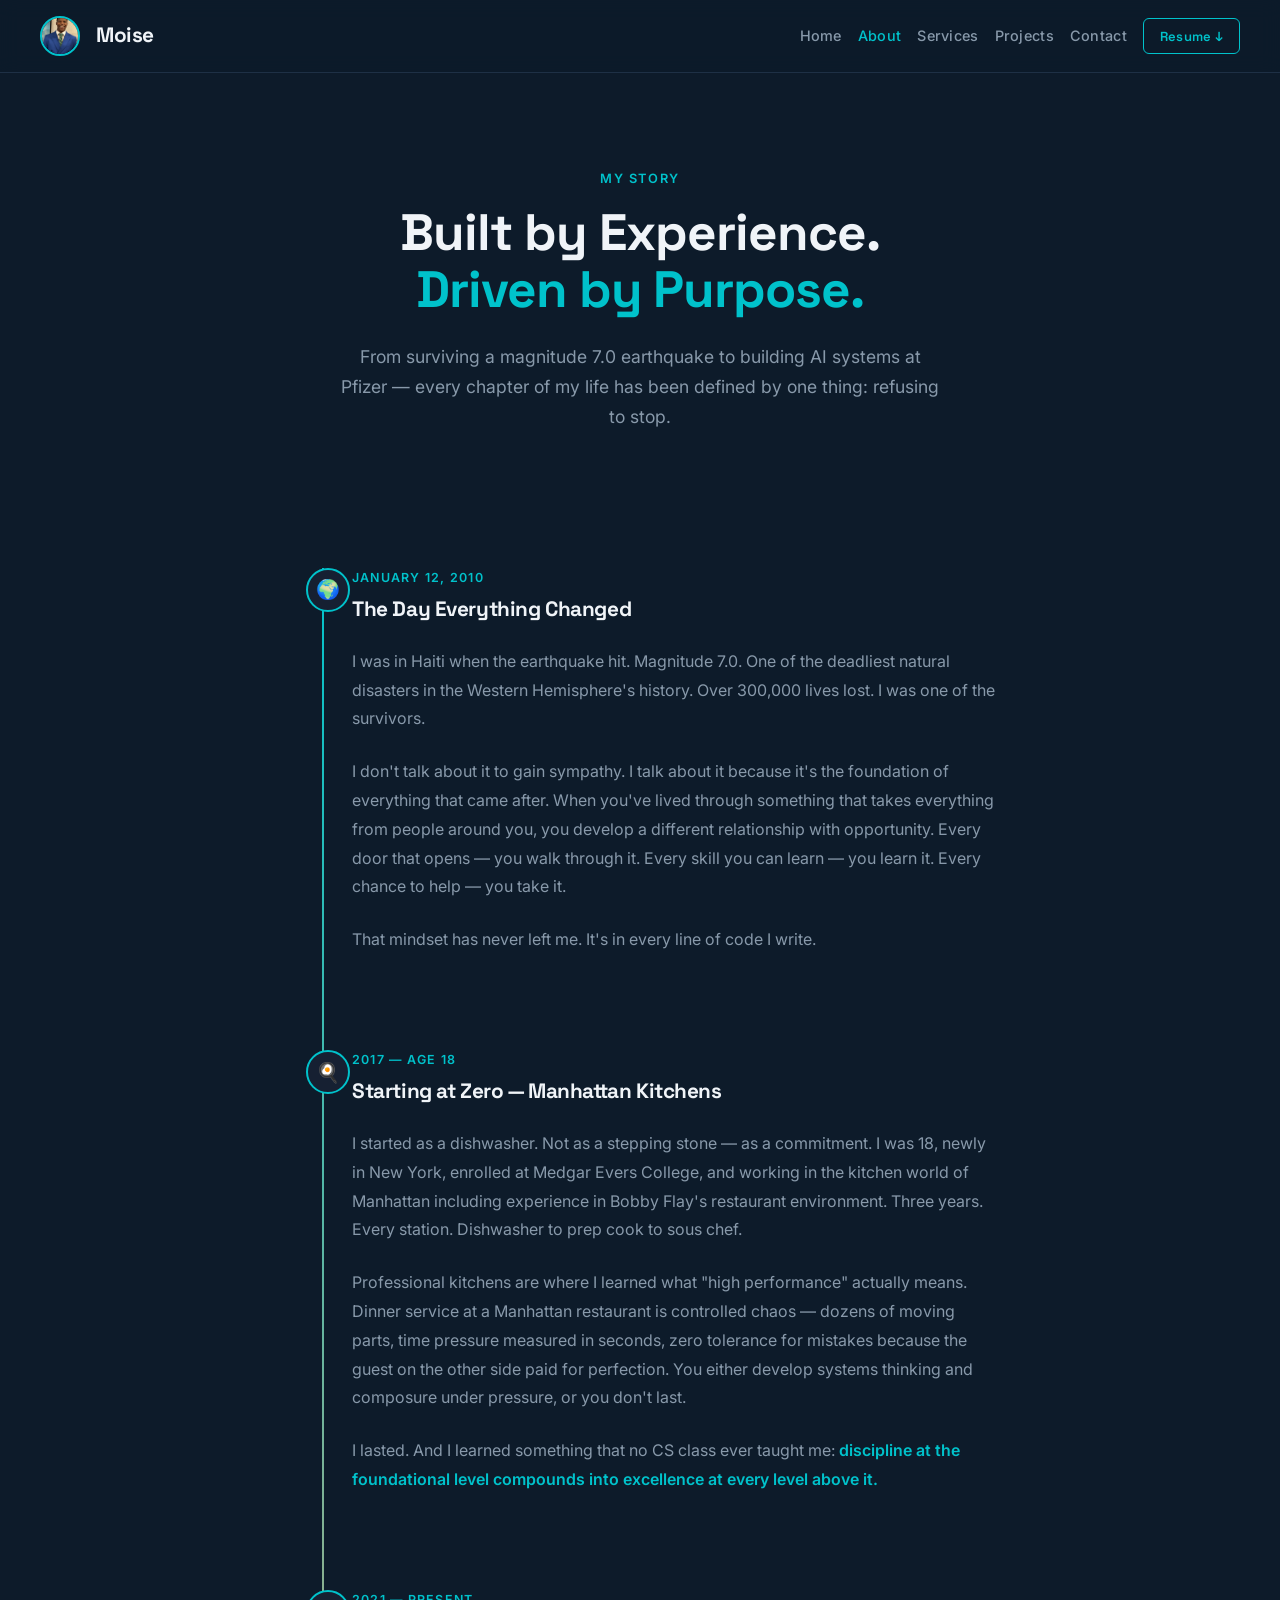
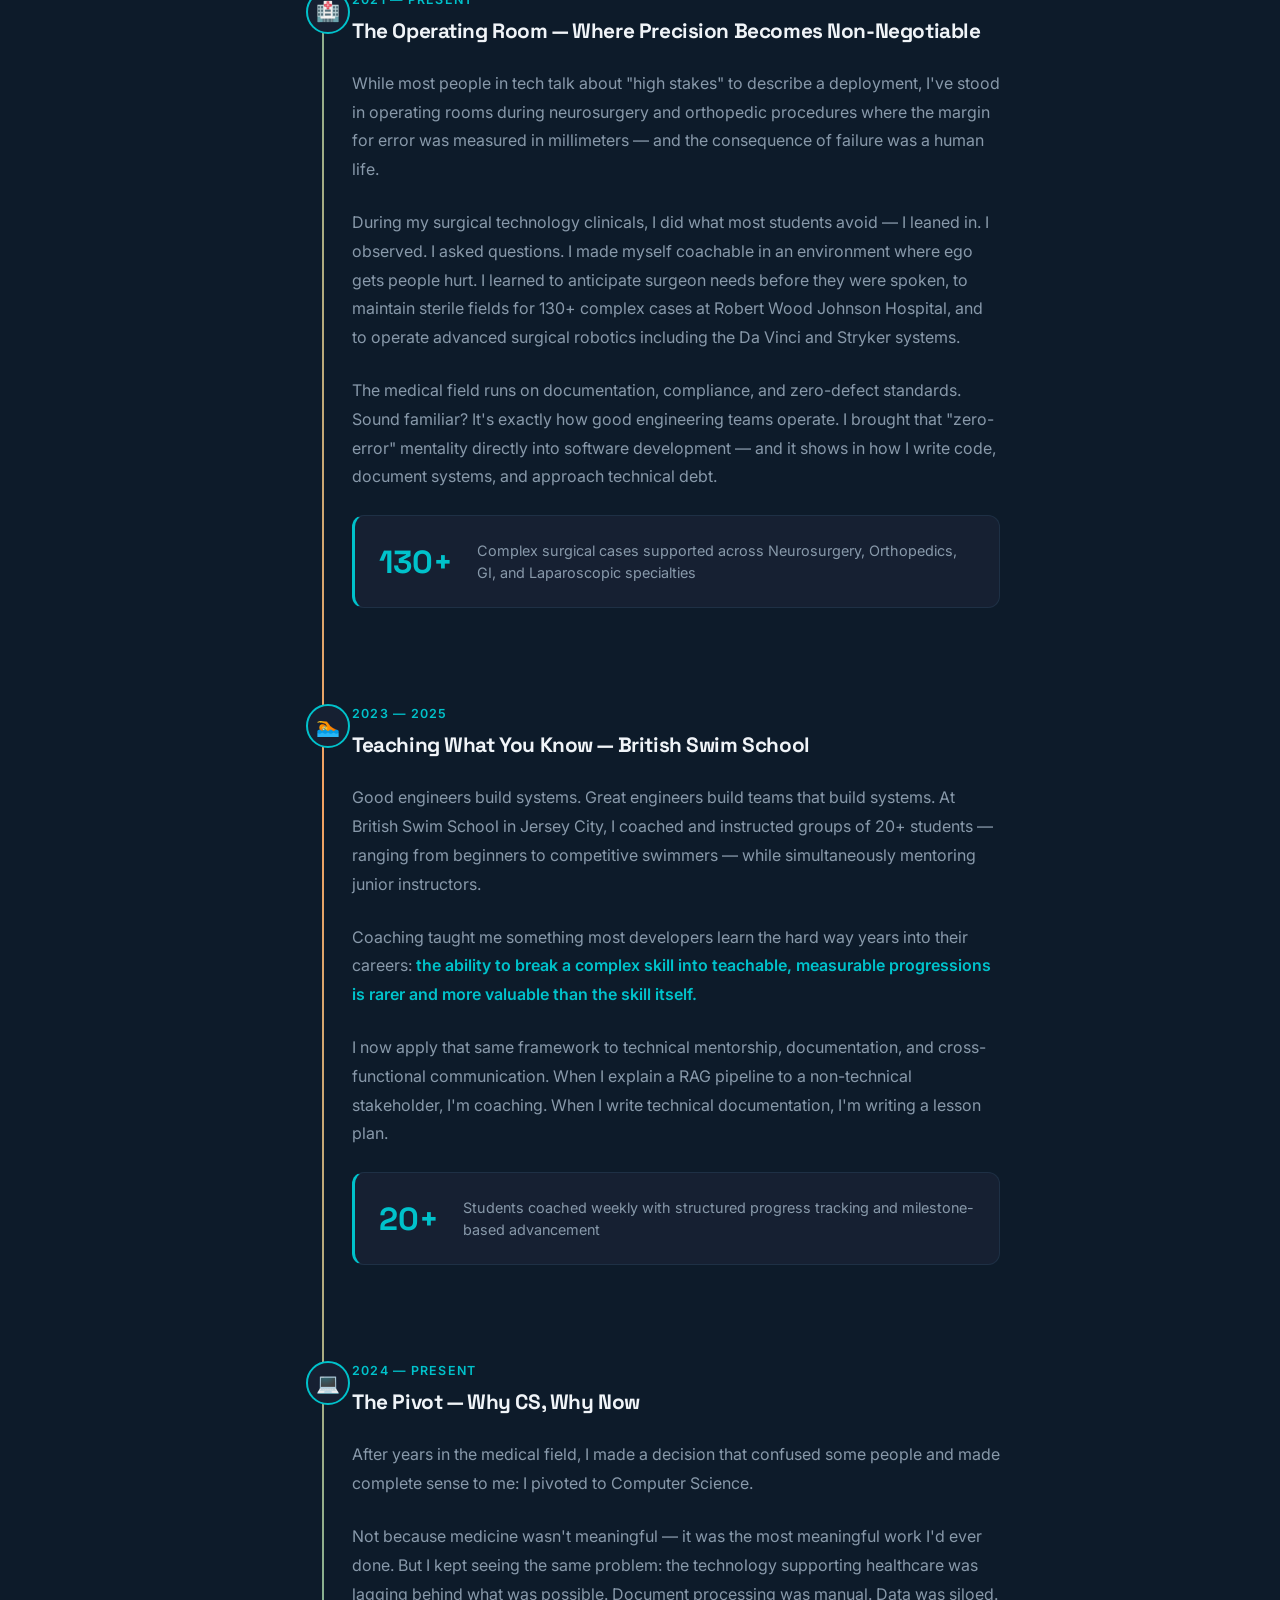
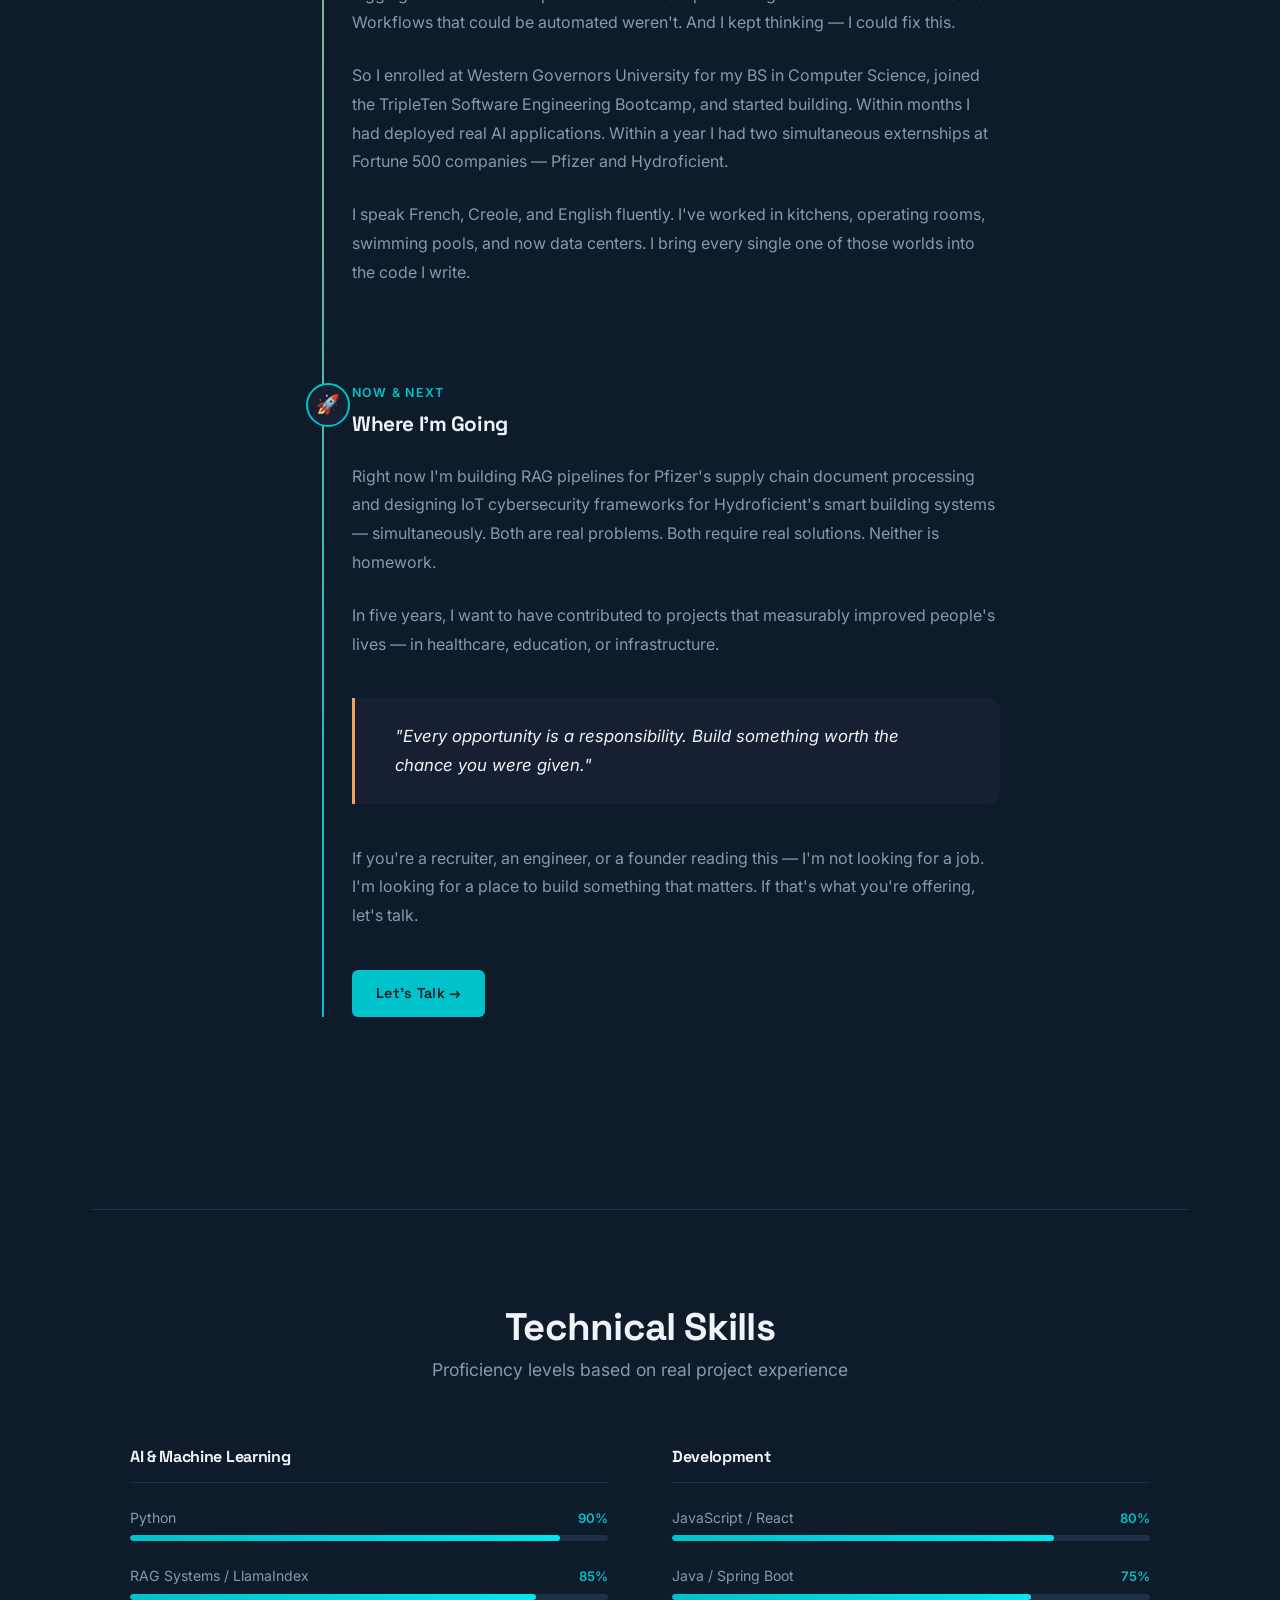
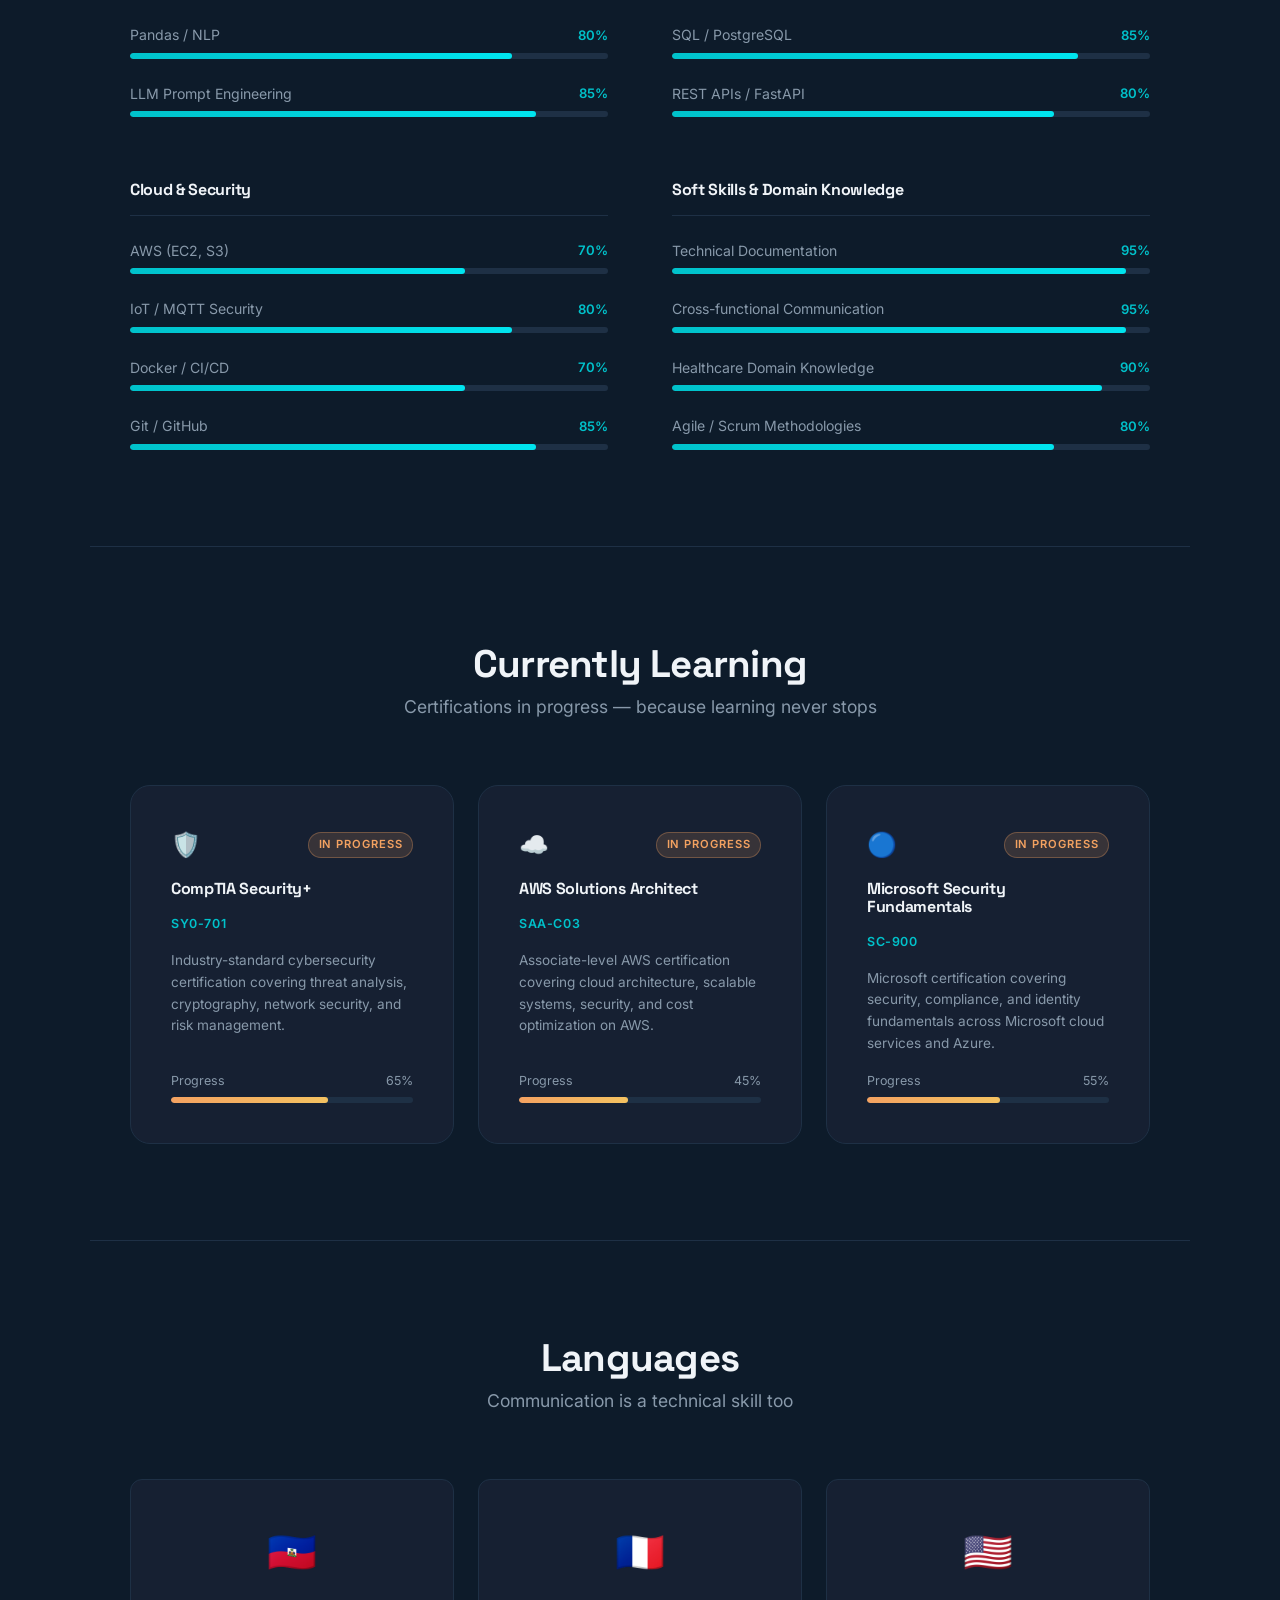
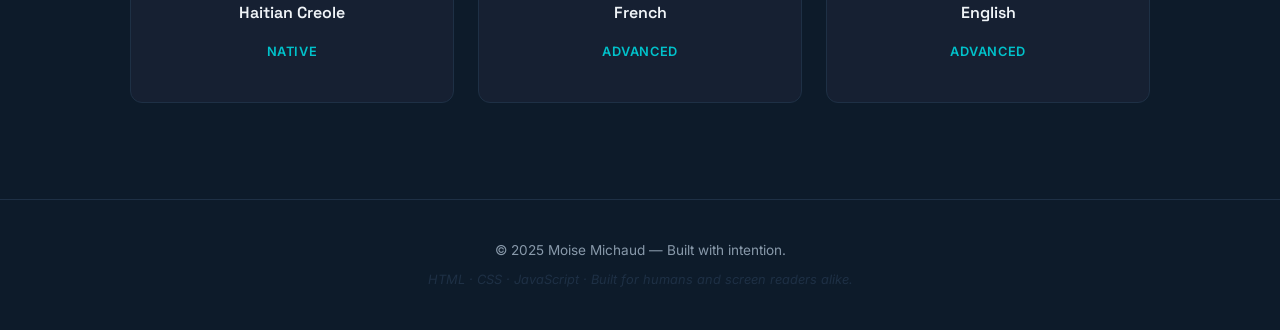
==== commit 481fa9b2: "feat: mobile nav, GitHub strip, spacing fixes" ====
--- a/about.html
+++ b/about.html
@@ -12,7 +12,6 @@
     />
     <link rel="stylesheet" href="style.css" />
   </head>
-
   <body>
     <nav class="navbar" role="navigation" aria-label="Main navigation">
       <div class="nav-brand">
@@ -23,7 +22,7 @@
         />
         <span class="brand-name">Moise</span>
       </div>
-      <ul class="nav-links" role="list">
+      <ul class="nav-links" id="nav-links" role="list">
         <li><a href="index.html" class="nav-link">Home</a></li>
         <li>
           <a href="about.html" class="nav-link active" aria-current="page"
@@ -43,10 +42,17 @@
           >
         </li>
       </ul>
+      <button
+        class="nav-hamburger"
+        id="nav-hamburger"
+        aria-label="Toggle navigation"
+        aria-expanded="false"
+      >
+        ☰
+      </button>
     </nav>
 
     <main id="main-content">
-      <!-- HERO -->
       <section
         class="page-hero about-hero"
         aria-labelledby="about-hero-heading"
@@ -65,11 +71,8 @@
         </div>
       </section>
 
-      <!-- STORY SECTION -->
       <section class="story-section" aria-labelledby="story-heading">
-        <!-- TIMELINE -->
         <div class="timeline" role="list">
-          <!-- Chapter 1 -->
           <div
             class="timeline-item"
             role="listitem"
@@ -103,7 +106,6 @@
             </div>
           </div>
 
-          <!-- Chapter 2 -->
           <div
             class="timeline-item"
             role="listitem"
@@ -145,7 +147,6 @@
             </div>
           </div>
 
-          <!-- Chapter 3 -->
           <div
             class="timeline-item"
             role="listitem"
@@ -192,7 +193,6 @@
             </div>
           </div>
 
-          <!-- Chapter 4 -->
           <div
             class="timeline-item"
             role="listitem"
@@ -221,9 +221,6 @@
                   measurable progressions is rarer and more valuable than the
                   skill itself.</strong
                 >
-                I could swim. But I had to learn how to teach swimming — how to
-                meet someone where they are, build their confidence, and create
-                a structured path to mastery.
               </p>
               <p>
                 I now apply that same framework to technical mentorship,
@@ -242,7 +239,6 @@
             </div>
           </div>
 
-          <!-- Chapter 5 -->
           <div
             class="timeline-item"
             role="listitem"
@@ -267,14 +263,7 @@
                 problem: the technology supporting healthcare was lagging behind
                 what was possible. Document processing was manual. Data was
                 siloed. Workflows that could be automated weren't. And I kept
-                thinking — I could fix this. Not as a doctor. Not as a
-                technician. As a developer who actually understands what happens
-                inside those walls.
-              </p>
-              <p>
-                I wanted to keep helping people. CS was the most powerful tool I
-                could pick up to do that at scale. One surgical case helps one
-                patient. One well-built AI system can help thousands.
+                thinking — I could fix this.
               </p>
               <p>
                 So I enrolled at Western Governors University for my BS in
@@ -291,7 +280,6 @@
             </div>
           </div>
 
-          <!-- Chapter 6 -->
           <div
             class="timeline-item"
             role="listitem"
@@ -313,9 +301,7 @@
               <p>
                 In five years, I want to have contributed to projects that
                 measurably improved people's lives — in healthcare, education,
-                or infrastructure. I want to have built a team, or a product, or
-                a company that carries forward the same principle I've lived by
-                since 2010:
+                or infrastructure.
               </p>
               <blockquote class="story-quote">
                 "Every opportunity is a responsibility. Build something worth
@@ -331,16 +317,13 @@
                 href="contact.html"
                 class="btn btn-primary"
                 style="margin-top: 1rem; display: inline-flex"
+                >Let's Talk →</a
               >
-                Let's Talk →
-              </a>
             </div>
           </div>
         </div>
-        <!-- End timeline -->
       </section>
 
-      <!-- SKILLS SECTION -->
       <section
         class="skills-visual-section"
         aria-labelledby="skills-visual-heading"
@@ -353,15 +336,13 @@
             Proficiency levels based on real project experience
           </p>
         </div>
-
         <div class="skills-grid">
           <div class="skill-category">
             <h3 class="skill-category-title">AI & Machine Learning</h3>
             <div class="skill-bars">
               <div class="skill-bar-item">
                 <div class="skill-bar-label">
-                  <span>Python</span>
-                  <span class="skill-bar-pct">90%</span>
+                  <span>Python</span><span class="skill-bar-pct">90%</span>
                 </div>
                 <div
                   class="skill-bar-track"
@@ -369,15 +350,15 @@
                   aria-valuenow="90"
                   aria-valuemin="0"
                   aria-valuemax="100"
-                  aria-label="Python proficiency 90%"
+                  aria-label="Python 90%"
                 >
                   <div class="skill-bar-fill" style="width: 90%"></div>
                 </div>
               </div>
               <div class="skill-bar-item">
                 <div class="skill-bar-label">
-                  <span>RAG Systems / LlamaIndex</span>
-                  <span class="skill-bar-pct">85%</span>
+                  <span>RAG Systems / LlamaIndex</span
+                  ><span class="skill-bar-pct">85%</span>
                 </div>
                 <div
                   class="skill-bar-track"
@@ -385,15 +366,15 @@
                   aria-valuenow="85"
                   aria-valuemin="0"
                   aria-valuemax="100"
-                  aria-label="RAG Systems proficiency 85%"
+                  aria-label="RAG 85%"
                 >
                   <div class="skill-bar-fill" style="width: 85%"></div>
                 </div>
               </div>
               <div class="skill-bar-item">
                 <div class="skill-bar-label">
-                  <span>Pandas / NLP</span>
-                  <span class="skill-bar-pct">80%</span>
+                  <span>Pandas / NLP</span
+                  ><span class="skill-bar-pct">80%</span>
                 </div>
                 <div
                   class="skill-bar-track"
@@ -401,15 +382,15 @@
                   aria-valuenow="80"
                   aria-valuemin="0"
                   aria-valuemax="100"
-                  aria-label="Pandas NLP proficiency 80%"
+                  aria-label="Pandas 80%"
                 >
                   <div class="skill-bar-fill" style="width: 80%"></div>
                 </div>
               </div>
               <div class="skill-bar-item">
                 <div class="skill-bar-label">
-                  <span>LLM Prompt Engineering</span>
-                  <span class="skill-bar-pct">85%</span>
+                  <span>LLM Prompt Engineering</span
+                  ><span class="skill-bar-pct">85%</span>
                 </div>
                 <div
                   class="skill-bar-track"
@@ -417,21 +398,20 @@
                   aria-valuenow="85"
                   aria-valuemin="0"
                   aria-valuemax="100"
-                  aria-label="LLM Prompt Engineering proficiency 85%"
+                  aria-label="Prompt Eng 85%"
                 >
                   <div class="skill-bar-fill" style="width: 85%"></div>
                 </div>
               </div>
             </div>
           </div>
-
           <div class="skill-category">
             <h3 class="skill-category-title">Development</h3>
             <div class="skill-bars">
               <div class="skill-bar-item">
                 <div class="skill-bar-label">
-                  <span>JavaScript / React</span>
-                  <span class="skill-bar-pct">80%</span>
+                  <span>JavaScript / React</span
+                  ><span class="skill-bar-pct">80%</span>
                 </div>
                 <div
                   class="skill-bar-track"
@@ -439,15 +419,15 @@
                   aria-valuenow="80"
                   aria-valuemin="0"
                   aria-valuemax="100"
-                  aria-label="JavaScript React proficiency 80%"
+                  aria-label="JS 80%"
                 >
                   <div class="skill-bar-fill" style="width: 80%"></div>
                 </div>
               </div>
               <div class="skill-bar-item">
                 <div class="skill-bar-label">
-                  <span>Java / Spring Boot</span>
-                  <span class="skill-bar-pct">75%</span>
+                  <span>Java / Spring Boot</span
+                  ><span class="skill-bar-pct">75%</span>
                 </div>
                 <div
                   class="skill-bar-track"
@@ -455,15 +435,15 @@
                   aria-valuenow="75"
                   aria-valuemin="0"
                   aria-valuemax="100"
-                  aria-label="Java Spring Boot proficiency 75%"
+                  aria-label="Java 75%"
                 >
                   <div class="skill-bar-fill" style="width: 75%"></div>
                 </div>
               </div>
               <div class="skill-bar-item">
                 <div class="skill-bar-label">
-                  <span>SQL / PostgreSQL</span>
-                  <span class="skill-bar-pct">85%</span>
+                  <span>SQL / PostgreSQL</span
+                  ><span class="skill-bar-pct">85%</span>
                 </div>
                 <div
                   class="skill-bar-track"
@@ -471,15 +451,15 @@
                   aria-valuenow="85"
                   aria-valuemin="0"
                   aria-valuemax="100"
-                  aria-label="SQL PostgreSQL proficiency 85%"
+                  aria-label="SQL 85%"
                 >
                   <div class="skill-bar-fill" style="width: 85%"></div>
                 </div>
               </div>
               <div class="skill-bar-item">
                 <div class="skill-bar-label">
-                  <span>REST APIs / FastAPI</span>
-                  <span class="skill-bar-pct">80%</span>
+                  <span>REST APIs / FastAPI</span
+                  ><span class="skill-bar-pct">80%</span>
                 </div>
                 <div
                   class="skill-bar-track"
@@ -487,21 +467,20 @@
                   aria-valuenow="80"
                   aria-valuemin="0"
                   aria-valuemax="100"
-                  aria-label="REST APIs FastAPI proficiency 80%"
+                  aria-label="API 80%"
                 >
                   <div class="skill-bar-fill" style="width: 80%"></div>
                 </div>
               </div>
             </div>
           </div>
-
           <div class="skill-category">
             <h3 class="skill-category-title">Cloud & Security</h3>
             <div class="skill-bars">
               <div class="skill-bar-item">
                 <div class="skill-bar-label">
-                  <span>AWS (EC2, S3)</span>
-                  <span class="skill-bar-pct">70%</span>
+                  <span>AWS (EC2, S3)</span
+                  ><span class="skill-bar-pct">70%</span>
                 </div>
                 <div
                   class="skill-bar-track"
@@ -509,15 +488,15 @@
                   aria-valuenow="70"
                   aria-valuemin="0"
                   aria-valuemax="100"
-                  aria-label="AWS proficiency 70%"
+                  aria-label="AWS 70%"
                 >
                   <div class="skill-bar-fill" style="width: 70%"></div>
                 </div>
               </div>
               <div class="skill-bar-item">
                 <div class="skill-bar-label">
-                  <span>IoT / MQTT Security</span>
-                  <span class="skill-bar-pct">80%</span>
+                  <span>IoT / MQTT Security</span
+                  ><span class="skill-bar-pct">80%</span>
                 </div>
                 <div
                   class="skill-bar-track"
@@ -525,15 +504,15 @@
                   aria-valuenow="80"
                   aria-valuemin="0"
                   aria-valuemax="100"
-                  aria-label="IoT MQTT Security proficiency 80%"
+                  aria-label="IoT 80%"
                 >
                   <div class="skill-bar-fill" style="width: 80%"></div>
                 </div>
               </div>
               <div class="skill-bar-item">
                 <div class="skill-bar-label">
-                  <span>Docker / CI/CD</span>
-                  <span class="skill-bar-pct">70%</span>
+                  <span>Docker / CI/CD</span
+                  ><span class="skill-bar-pct">70%</span>
                 </div>
                 <div
                   class="skill-bar-track"
@@ -541,15 +520,15 @@
                   aria-valuenow="70"
                   aria-valuemin="0"
                   aria-valuemax="100"
-                  aria-label="Docker CI/CD proficiency 70%"
+                  aria-label="Docker 70%"
                 >
                   <div class="skill-bar-fill" style="width: 70%"></div>
                 </div>
               </div>
               <div class="skill-bar-item">
                 <div class="skill-bar-label">
-                  <span>Git / GitHub</span>
-                  <span class="skill-bar-pct">85%</span>
+                  <span>Git / GitHub</span
+                  ><span class="skill-bar-pct">85%</span>
                 </div>
                 <div
                   class="skill-bar-track"
@@ -557,21 +536,20 @@
                   aria-valuenow="85"
                   aria-valuemin="0"
                   aria-valuemax="100"
-                  aria-label="Git GitHub proficiency 85%"
+                  aria-label="Git 85%"
                 >
                   <div class="skill-bar-fill" style="width: 85%"></div>
                 </div>
               </div>
             </div>
           </div>
-
           <div class="skill-category">
             <h3 class="skill-category-title">Soft Skills & Domain Knowledge</h3>
             <div class="skill-bars">
               <div class="skill-bar-item">
                 <div class="skill-bar-label">
-                  <span>Technical Documentation</span>
-                  <span class="skill-bar-pct">95%</span>
+                  <span>Technical Documentation</span
+                  ><span class="skill-bar-pct">95%</span>
                 </div>
                 <div
                   class="skill-bar-track"
@@ -579,15 +557,15 @@
                   aria-valuenow="95"
                   aria-valuemin="0"
                   aria-valuemax="100"
-                  aria-label="Technical Documentation proficiency 95%"
+                  aria-label="Docs 95%"
                 >
                   <div class="skill-bar-fill" style="width: 95%"></div>
                 </div>
               </div>
               <div class="skill-bar-item">
                 <div class="skill-bar-label">
-                  <span>Cross-functional Communication</span>
-                  <span class="skill-bar-pct">95%</span>
+                  <span>Cross-functional Communication</span
+                  ><span class="skill-bar-pct">95%</span>
                 </div>
                 <div
                   class="skill-bar-track"
@@ -595,15 +573,15 @@
                   aria-valuenow="95"
                   aria-valuemin="0"
                   aria-valuemax="100"
-                  aria-label="Cross-functional Communication proficiency 95%"
+                  aria-label="Comms 95%"
                 >
                   <div class="skill-bar-fill" style="width: 95%"></div>
                 </div>
               </div>
               <div class="skill-bar-item">
                 <div class="skill-bar-label">
-                  <span>Healthcare Domain Knowledge</span>
-                  <span class="skill-bar-pct">90%</span>
+                  <span>Healthcare Domain Knowledge</span
+                  ><span class="skill-bar-pct">90%</span>
                 </div>
                 <div
                   class="skill-bar-track"
@@ -611,15 +589,15 @@
                   aria-valuenow="90"
                   aria-valuemin="0"
                   aria-valuemax="100"
-                  aria-label="Healthcare Domain Knowledge proficiency 90%"
+                  aria-label="Healthcare 90%"
                 >
                   <div class="skill-bar-fill" style="width: 90%"></div>
                 </div>
               </div>
               <div class="skill-bar-item">
                 <div class="skill-bar-label">
-                  <span>Agile / Scrum Methodologies</span>
-                  <span class="skill-bar-pct">80%</span>
+                  <span>Agile / Scrum Methodologies</span
+                  ><span class="skill-bar-pct">80%</span>
                 </div>
                 <div
                   class="skill-bar-track"
@@ -627,7 +605,7 @@
                   aria-valuenow="80"
                   aria-valuemin="0"
                   aria-valuemax="100"
-                  aria-label="Agile Scrum proficiency 80%"
+                  aria-label="Agile 80%"
                 >
                   <div class="skill-bar-fill" style="width: 80%"></div>
                 </div>
@@ -637,7 +615,6 @@
         </div>
       </section>
 
-      <!-- CURRENTLY LEARNING -->
       <section class="learning-section" aria-labelledby="learning-heading">
         <div class="section-header">
           <h2 id="learning-heading" class="section-title">
@@ -647,7 +624,6 @@
             Certifications in progress — because learning never stops
           </p>
         </div>
-
         <div class="cert-grid">
           <div class="cert-card">
             <div class="cert-card-header">
@@ -662,8 +638,7 @@
             </p>
             <div class="cert-progress-wrap">
               <div class="cert-progress-label">
-                <span>Progress</span>
-                <span>65%</span>
+                <span>Progress</span><span>65%</span>
               </div>
               <div
                 class="cert-progress-track"
@@ -671,13 +646,12 @@
                 aria-valuenow="65"
                 aria-valuemin="0"
                 aria-valuemax="100"
-                aria-label="CompTIA Security+ progress 65%"
+                aria-label="Security+ 65%"
               >
                 <div class="cert-progress-fill" style="width: 65%"></div>
               </div>
             </div>
           </div>
-
           <div class="cert-card">
             <div class="cert-card-header">
               <div class="cert-icon" aria-hidden="true">☁️</div>
@@ -691,8 +665,7 @@
             </p>
             <div class="cert-progress-wrap">
               <div class="cert-progress-label">
-                <span>Progress</span>
-                <span>45%</span>
+                <span>Progress</span><span>45%</span>
               </div>
               <div
                 class="cert-progress-track"
@@ -700,13 +673,12 @@
                 aria-valuenow="45"
                 aria-valuemin="0"
                 aria-valuemax="100"
-                aria-label="AWS SAA-C03 progress 45%"
+                aria-label="AWS 45%"
               >
                 <div class="cert-progress-fill" style="width: 45%"></div>
               </div>
             </div>
           </div>
-
           <div class="cert-card">
             <div class="cert-card-header">
               <div class="cert-icon" aria-hidden="true">🔵</div>
@@ -720,8 +692,7 @@
             </p>
             <div class="cert-progress-wrap">
               <div class="cert-progress-label">
-                <span>Progress</span>
-                <span>55%</span>
+                <span>Progress</span><span>55%</span>
               </div>
               <div
                 class="cert-progress-track"
@@ -729,7 +700,7 @@
                 aria-valuenow="55"
                 aria-valuemin="0"
                 aria-valuemax="100"
-                aria-label="SC-900 progress 55%"
+                aria-label="SC-900 55%"
               >
                 <div class="cert-progress-fill" style="width: 55%"></div>
               </div>
@@ -738,7 +709,6 @@
         </div>
       </section>
 
-      <!-- LANGUAGES -->
       <section class="languages-section" aria-labelledby="languages-heading">
         <div class="section-header">
           <h2 id="languages-heading" class="section-title">Languages</h2>
@@ -746,19 +716,19 @@
         </div>
         <div class="languages-grid">
           <div class="language-card">
-            <span class="language-flag" aria-hidden="true">🇭🇹</span>
-            <span class="language-name">Haitian Creole</span>
-            <span class="language-level">Native</span>
+            <span class="language-flag" aria-hidden="true">🇭🇹</span
+            ><span class="language-name">Haitian Creole</span
+            ><span class="language-level">Native</span>
           </div>
           <div class="language-card">
-            <span class="language-flag" aria-hidden="true">🇫🇷</span>
-            <span class="language-name">French</span>
-            <span class="language-level">Advanced</span>
+            <span class="language-flag" aria-hidden="true">🇫🇷</span
+            ><span class="language-name">French</span
+            ><span class="language-level">Advanced</span>
           </div>
           <div class="language-card">
-            <span class="language-flag" aria-hidden="true">🇺🇸</span>
-            <span class="language-name">English</span>
-            <span class="language-level">Advanced</span>
+            <span class="language-flag" aria-hidden="true">🇺🇸</span
+            ><span class="language-name">English</span
+            ><span class="language-level">Advanced</span>
           </div>
         </div>
       </section>
--- a/style.css
+++ b/style.css
@@ -1,56 +1,164 @@
 /* ============================================================
    STYLE.CSS — Mo's Portfolio Homepage
-   ============================================================ */
+   ============================================================
+   
+   CSS (Cascading Style Sheets) controls how HTML LOOKS.
+   "Cascading" means rules flow from top to bottom —
+   later rules override earlier ones if they target the same element.
+   
+   Structure of a CSS rule:
+   
+   selector {
+     property: value;
+   }
+   
+   The SELECTOR says WHAT to style.
+   The PROPERTY says WHAT aspect to change (color, size, etc.).
+   The VALUE says HOW to change it.
+*/
+
+/* ============================================================
+   1. CSS CUSTOM PROPERTIES (VARIABLES)
+   ============================================================
+   
+   :root targets the top-level element of the page (the <html> tag).
+   Custom properties (variables) start with --
+   They let us define colors/values ONCE and reuse them everywhere.
+   If we want to change our brand color, we change it here — 
+   and it updates across the whole page automatically.
+*/
 
 :root {
-  --color-bg: #0d1b2a;
-  --color-surface: #162032;
-  --color-border: #1e3045;
-  --color-accent: #00c2cb;
-  --color-amber: #f4a261;
-  --color-text: #f0f4f8;
-  --color-text-muted: #8899aa;
-  --font-display: "Space Grotesk", sans-serif;
-  --font-body: "Inter", sans-serif;
-  --space-xs: 0.5rem;
-  --space-sm: 1rem;
-  --space-md: 1.5rem;
-  --space-lg: 2.5rem;
-  --space-xl: 4rem;
-  --space-2xl: 6rem;
+  /* Color Palette */
+  --color-bg: #0d1b2a; /* Deep navy — base background */
+  --color-surface: #162032; /* Slightly lighter navy — card backgrounds */
+  --color-border: #1e3045; /* Subtle border color */
+  --color-accent: #00c2cb; /* Electric cyan — our primary accent */
+  --color-amber: #f4a261; /* Warm amber — the human touch, used sparingly */
+  --color-text: #f0f4f8; /* Near-white — primary text */
+  --color-text-muted: #8899aa; /* Muted blue-gray — secondary text */
+
+  /* Typography Scale */
+  --font-display: "Space Grotesk", sans-serif; /* Headings */
+  --font-body: "Inter", sans-serif; /* Body text */
+
+  /* Spacing Scale — consistent spacing prevents visual chaos */
+  --space-xs: 0.5rem; /* 8px */
+  --space-sm: 1rem; /* 16px */
+  --space-md: 1.5rem; /* 24px */
+  --space-lg: 2.5rem; /* 40px */
+  --space-xl: 4rem; /* 64px */
+  --space-2xl: 6rem; /* 96px */
+
+  /* Borders */
   --radius-sm: 6px;
   --radius-md: 12px;
   --radius-lg: 20px;
+
+  /* Transitions — how long animations take */
   --transition: 0.2s ease;
 }
+
+/* ============================================================
+   2. RESET / BASE STYLES
+   ============================================================
+   
+   Different browsers have different default styles.
+   A CSS reset removes those inconsistencies so we start from a blank slate.
+*/
 
 *,
 *::before,
 *::after {
   box-sizing: border-box;
+  /* 
+    box-sizing: border-box means that when you set width: 300px on an element,
+    padding and border are INCLUDED in that 300px.
+    The default (content-box) adds padding ON TOP of the width, 
+    which causes unexpected layout issues. Always use border-box.
+    
+    * = select ALL elements
+    ::before and ::after = select pseudo-elements too
+  */
   margin: 0;
   padding: 0;
+  /* Remove default browser margins and padding from everything */
 }
 
 html {
   scroll-behavior: smooth;
+  /* When clicking anchor links (#section), the page scrolls smoothly instead of jumping */
 }
 
 body {
   font-family: var(--font-body);
+  /* 
+    var(--font-body) pulls our custom property defined in :root above.
+    This is how we USE a CSS variable.
+  */
   background-color: var(--color-bg);
   color: var(--color-text);
   line-height: 1.6;
+  /* 
+    line-height: space between lines of text.
+    1.6 means each line is 1.6x the font size tall.
+    Values between 1.5–1.7 are ideal for readability.
+    No unit (not 1.6px) — unitless values scale with font size.
+  */
   font-size: 16px;
+  /* 
+    Base font size. All rem units in the page are calculated from this.
+    1rem = 16px, 1.5rem = 24px, etc.
+  */
   -webkit-font-smoothing: antialiased;
-}
-
+  /* 
+    Smooths out font rendering on Mac/WebKit browsers.
+    Makes text look crisper.
+  */
+}
+
+/* Accessibility: Skip to main content link (hidden until focused) */
+.skip-link {
+  position: absolute;
+  top: -100px;
+  left: 0;
+  background: var(--color-accent);
+  color: var(--color-bg);
+  padding: var(--space-sm);
+  z-index: 1000;
+  font-weight: 600;
+  transition: top var(--transition);
+}
+
+.skip-link:focus {
+  top: 0;
+  /* 
+    When a keyboard user presses Tab, this link becomes focused.
+    It "jumps" from top: -100px (hidden above the screen) to top: 0 (visible).
+    This lets keyboard/screen reader users skip the nav and jump to main content.
+    
+    :focus is a pseudo-class — it applies when an element has keyboard focus.
+  */
+}
+
+/* Accessibility: Respect user's preference to reduce motion */
 @media (prefers-reduced-motion: reduce) {
   * {
     animation-duration: 0.01ms !important;
     transition-duration: 0.01ms !important;
   }
-}
+  /* 
+    @media = media query. Applies styles only under certain conditions.
+    prefers-reduced-motion: reduce = the user has turned on 
+    "reduce motion" in their OS accessibility settings (common for 
+    people with vestibular disorders who get dizzy from animations).
+    We honor that preference by making all animations instant.
+  */
+}
+
+/* ============================================================
+   3. TYPOGRAPHY
+   ============================================================ */
 
 h1,
 h2,
@@ -59,39 +167,89 @@
 h5,
 h6 {
   font-family: var(--font-display);
+  /* All headings use our display font (Space Grotesk) */
   font-weight: 700;
   line-height: 1.1;
+  /* Headings look better with tighter line-height than body text */
   letter-spacing: -0.02em;
+  /* 
+    Negative letter-spacing pulls characters slightly closer together.
+    This is a typographic technique that makes large display text look 
+    more refined and intentional.
+    em units = relative to the element's own font size.
+  */
 }
 
 a {
   color: var(--color-accent);
   text-decoration: none;
+  /* Remove default underline from links */
 }
 
 a:hover {
   text-decoration: underline;
-}
-
+  /* 
+    :hover pseudo-class — applies when the mouse is over the element.
+    We ADD the underline back on hover for accessibility 
+    (links should be visually distinguishable on interaction).
+  */
+}
+
+/* Accessibility: Visible focus outlines for keyboard navigation */
 a:focus-visible,
 button:focus-visible {
   outline: 2px solid var(--color-accent);
   outline-offset: 3px;
   border-radius: var(--radius-sm);
+  /* 
+    :focus-visible applies when focused via keyboard (not mouse click).
+    This gives keyboard users a visible indicator of where they are.
+    NEVER set outline: none without providing an alternative.
+  */
 }
 
 strong {
   color: var(--color-accent);
   font-weight: 600;
+  /* <strong> text gets our accent color to make it pop */
+}
+
+/* ============================================================
+   4. LAYOUT UTILITIES
+   ============================================================ */
+
+.container {
+  max-width: 1100px;
+  /* Never wider than 1100px — very wide text lines are hard to read */
+  margin: 0 auto;
+  /* 
+    margin: 0 auto = zero top/bottom margin, auto left/right.
+    auto margins on left and right CENTER the element horizontally.
+  */
+  padding: 0 var(--space-md);
+  /* 
+    padding: 0 (top/bottom) + space-md (left/right).
+    This creates breathing room on the sides on narrow screens.
+  */
+  width: 100%;
+  /* Take up full available width (up to max-width) */
 }
 
 .section-header {
   text-align: center;
   margin-bottom: var(--space-xl);
+  /* Space below the header before the section's content */
 }
 
 .section-title {
   font-size: clamp(1.75rem, 3vw, 2.5rem);
+  /* 
+    clamp(min, preferred, max) = responsive font size.
+    - Never smaller than 1.75rem
+    - Ideally 3% of the viewport width (scales with screen size)
+    - Never larger than 2.5rem
+    This replaces media query font overrides with one elegant rule.
+  */
   color: var(--color-text);
   margin-bottom: var(--space-xs);
 }
@@ -101,17 +259,46 @@
   font-size: 1.1rem;
 }
 
-/* NAVIGATION */
+/* ============================================================
+   5. NAVIGATION
+   ============================================================ */
+
 .navbar {
   display: flex;
+  /* 
+    Flexbox is a CSS layout system for arranging items in a row or column.
+    display: flex turns this element into a "flex container."
+    Its direct children become "flex items" that can be arranged flexibly.
+  */
   justify-content: space-between;
-  align-items: center;
+  /* 
+    justify-content controls horizontal alignment in a row.
+    space-between = first item on the left, last item on the right,
+    space distributed evenly between. Perfect for nav logo + links.
+  */
+  align-items: center;
+  /* align-items controls vertical alignment. center = vertically centered */
   padding: var(--space-sm) var(--space-lg);
   position: sticky;
+  /* 
+    sticky positioning = the navbar scrolls with the page UNTIL it 
+    reaches the top, then it sticks there. Users can always see the nav.
+    Requires top: 0 to define where it sticks.
+  */
   top: 0;
   z-index: 100;
+  /* z-index controls stacking order. Higher number = on top of other elements */
   background-color: rgba(13, 27, 42, 0.92);
+  /* 
+    rgba() = red, green, blue, alpha (transparency).
+    0.92 = 92% opaque (slightly see-through for a frosted glass effect).
+    This lets content faintly show through as users scroll.
+  */
   backdrop-filter: blur(10px);
+  /* 
+    Blurs the content behind the navbar (frosted glass effect).
+    Works in modern browsers.
+  */
   border-bottom: 1px solid var(--color-border);
 }
 
@@ -119,6 +306,7 @@
   display: flex;
   align-items: center;
   gap: var(--space-sm);
+  /* gap = space BETWEEN flex children (instead of using margins) */
   text-decoration: none;
 }
 
@@ -126,8 +314,11 @@
   width: 40px;
   height: 40px;
   border-radius: 50%;
+  /* border-radius: 50% makes a square element perfectly circular */
   border: 2px solid var(--color-accent);
+  /* Cyan ring around the logo */
   object-fit: cover;
+  /* If the image doesn't match the 40x40, crop it to fit (don't stretch) */
 }
 
 .brand-name {
@@ -140,7 +331,9 @@
 
 .nav-links {
   display: flex;
+  /* Nav links in a horizontal row */
   list-style: none;
+  /* Remove default bullet points from the <ul> */
   gap: var(--space-md);
 }
 
@@ -149,7 +342,12 @@
   font-weight: 500;
   color: var(--color-text-muted);
   letter-spacing: 0.02em;
+  /* Slight positive letter-spacing on small nav text for readability */
   transition: color var(--transition);
+  /* 
+    transition: animate changes to the 'color' property over 0.2s.
+    This makes the color change on hover smooth instead of instant.
+  */
   text-decoration: none;
 }
 
@@ -158,16 +356,37 @@
 }
 
 .nav-link.active {
-  color: var(--color-accent);
-}
-
-/* HERO */
+  /* 
+    .active is added to the link of the current page in HTML.
+    Using two classes together (.nav-link.active) means "elements that 
+    have BOTH classes" — more specific than either alone.
+  */
+  color: var(--color-accent);
+}
+
+/* ============================================================
+   6. HERO SECTION
+   ============================================================ */
+
 .hero {
   display: grid;
+  /* 
+    CSS Grid is a two-dimensional layout system (rows AND columns).
+    Better than Flexbox when you need to control both dimensions.
+  */
   grid-template-columns: 1fr 1fr;
+  /* 
+    Two columns of equal width.
+    1fr = one "fraction" of available space.
+    1fr 1fr = split space equally between two columns.
+  */
   gap: var(--space-xl);
   align-items: center;
   min-height: 85vh;
+  /* 
+    vh = viewport height units. 85vh = 85% of the browser window height.
+    This makes the hero section nearly fill the screen on load.
+  */
   padding: var(--space-xl) var(--space-lg);
   max-width: 1100px;
   margin: 0 auto;
@@ -177,6 +396,7 @@
   font-size: 0.8rem;
   font-weight: 600;
   letter-spacing: 0.12em;
+  /* Wide letter-spacing on small all-caps text = professional look */
   text-transform: uppercase;
   color: var(--color-accent);
   margin-bottom: var(--space-sm);
@@ -190,6 +410,7 @@
 
 .title-accent {
   display: block;
+  /* display: block makes this <span> start on its own line */
   color: var(--color-accent);
 }
 
@@ -199,16 +420,23 @@
   line-height: 1.7;
   margin-bottom: var(--space-lg);
   max-width: 520px;
+  /* Limit line length for readability — long lines are hard to read */
 }
 
 .hero-cta-group {
   display: flex;
   gap: var(--space-sm);
   flex-wrap: wrap;
-}
-
+  /* 
+    flex-wrap: wrap = if items don't fit in one row, they wrap to the next.
+    Important for mobile where buttons stack vertically.
+  */
+}
+
+/* BUTTONS */
 .btn {
   display: inline-flex;
+  /* inline-flex = flex behavior but stays inline (doesn't take full width) */
   align-items: center;
   padding: 0.75rem 1.5rem;
   border-radius: var(--radius-sm);
@@ -217,6 +445,7 @@
   font-weight: 600;
   letter-spacing: 0.02em;
   cursor: pointer;
+  /* cursor: pointer shows the hand cursor on hover (signals it's clickable) */
   transition: all var(--transition);
   text-decoration: none;
 }
@@ -224,13 +453,26 @@
 .btn-primary {
   background-color: var(--color-accent);
   color: var(--color-bg);
+  /* Dark text on the bright accent = high contrast = accessible */
 }
 
 .btn-primary:hover {
   background-color: #00a8b0;
+  /* Slightly darker cyan on hover — visual feedback */
   text-decoration: none;
   transform: translateY(-2px);
+  /* 
+    transform: translateY(-2px) = move 2 pixels UPWARD on hover.
+    Combined with a box-shadow below, this creates a "lift" effect.
+  */
   box-shadow: 0 8px 25px rgba(0, 194, 203, 0.3);
+  /* 
+    box-shadow: offset-x offset-y blur spread color
+    0 = no horizontal offset (shadow directly below)
+    8px = 8px downward
+    25px = very soft blur
+    rgba with 0.3 = 30% opacity (subtle glow)
+  */
 }
 
 .btn-secondary {
@@ -246,6 +488,7 @@
   transform: translateY(-2px);
 }
 
+/* HERO CARD (right side visual) */
 .hero-visual {
   display: flex;
   justify-content: center;
@@ -260,17 +503,33 @@
   width: 100%;
   max-width: 380px;
   position: relative;
+  /* 
+    position: relative is needed if we want to position children 
+    absolutely inside this card in the future.
+    It also creates a stacking context for z-index.
+  */
 }
 
 .hero-card::before {
+  /* 
+    ::before is a pseudo-element — it inserts a virtual element 
+    BEFORE the card's actual content without adding HTML.
+    We use it for the glowing top border accent.
+  */
   content: "";
+  /* content is required for pseudo-elements (even if empty) */
   position: absolute;
   top: 0;
   left: 0;
   right: 0;
   height: 2px;
   background: linear-gradient(90deg, var(--color-accent), var(--color-amber));
+  /* 
+    linear-gradient(direction, color1, color2)
+    Creates a gradient from cyan to amber along a 90° (horizontal) axis.
+  */
   border-radius: var(--radius-lg) var(--radius-lg) 0 0;
+  /* Round only the top-left and top-right corners */
 }
 
 .card-tag {
@@ -298,15 +557,23 @@
 
 .tag {
   background-color: rgba(0, 194, 203, 0.1);
+  /* 
+    Very low opacity (10%) of the accent color = a subtle tinted background.
+    rgba() lets us use opacity without affecting surrounding elements.
+  */
   color: var(--color-accent);
   border: 1px solid rgba(0, 194, 203, 0.3);
   border-radius: 100px;
+  /* border-radius: 100px = pill shape (fully rounded sides) */
   padding: 0.2rem 0.7rem;
   font-size: 0.75rem;
   font-weight: 500;
 }
 
-/* ABOUT SECTION */
+/* ============================================================
+   7. ABOUT SECTION
+   ============================================================ */
+
 .about-section {
   padding: var(--space-2xl) var(--space-lg);
   max-width: 1100px;
@@ -317,11 +584,20 @@
 .about-grid {
   display: grid;
   grid-template-columns: 1.4fr 1fr;
+  /* 
+    1.4fr 1fr = first column takes 1.4 parts, second takes 1 part.
+    Text column is slightly wider than the stats column.
+  */
   gap: var(--space-xl);
   align-items: start;
+  /* align-items: start = items align to the top of their grid cell */
 }
 
 .about-text p {
+  /* 
+    .about-text p = select all <p> elements INSIDE .about-text elements.
+    This is a "descendant selector" — targets nested elements.
+  */
   color: var(--color-text-muted);
   margin-bottom: var(--space-md);
   font-size: 1.05rem;
@@ -331,6 +607,7 @@
 .about-stats {
   display: grid;
   grid-template-columns: 1fr 1fr;
+  /* 2x2 grid of stat cards */
   gap: var(--space-sm);
 }
 
@@ -341,6 +618,10 @@
   padding: var(--space-md);
   display: flex;
   flex-direction: column;
+  /* 
+    flex-direction: column = stack flex children VERTICALLY 
+    (default is row/horizontal).
+  */
   gap: var(--space-xs);
   transition: border-color var(--transition);
 }
@@ -363,7 +644,10 @@
   line-height: 1.3;
 }
 
-/* SKILLS SECTION */
+/* ============================================================
+   8. SKILLS SECTION
+   ============================================================ */
+
 .skills-section {
   padding: var(--space-2xl) var(--space-lg);
   max-width: 1100px;
@@ -373,6 +657,7 @@
 
 .skills-list {
   list-style: none;
+  /* Remove default bullets — we design our own layout */
   display: flex;
   flex-direction: column;
   gap: var(--space-sm);
@@ -381,6 +666,7 @@
 .skill-item {
   display: flex;
   align-items: flex-start;
+  /* align-items: flex-start = icon and text both start at the TOP */
   gap: var(--space-md);
   background-color: var(--color-surface);
   border: 1px solid var(--color-border);
@@ -394,11 +680,20 @@
 .skill-item:hover {
   border-color: var(--color-accent);
   transform: translateX(6px);
+  /* 
+    translateX(6px) = slide 6px to the RIGHT on hover.
+    Creates a subtle slide effect that feels responsive and modern.
+  */
 }
 
 .skill-icon {
   font-size: 1.5rem;
   flex-shrink: 0;
+  /* 
+    flex-shrink: 0 = do NOT allow this element to shrink 
+    if the flex container gets too small.
+    Without this, the icon might compress when text is long.
+  */
   margin-top: 3px;
 }
 
@@ -415,7 +710,10 @@
   line-height: 1.6;
 }
 
-/* PAGE LINKS SECTION */
+/* ============================================================
+   9. PAGE LINKS SECTION
+   ============================================================ */
+
 .links-section {
   padding: var(--space-2xl) var(--space-lg);
   max-width: 1100px;
@@ -427,6 +725,7 @@
 .links-section .section-title {
   margin-bottom: var(--space-xs);
 }
+
 .links-section .section-subtitle {
   margin-bottom: var(--space-xl);
 }
@@ -434,6 +733,10 @@
 .page-links-list {
   display: grid;
   grid-template-columns: repeat(4, 1fr);
+  /* 
+    repeat(4, 1fr) = 4 columns, each 1 fraction wide.
+    Shorthand for: 1fr 1fr 1fr 1fr
+  */
   gap: var(--space-sm);
   list-style: none;
   text-align: left;
@@ -475,7 +778,10 @@
   line-height: 1.4;
 }
 
-/* FOOTER */
+/* ============================================================
+   10. FOOTER
+   ============================================================ */
+
 .site-footer {
   border-top: 1px solid var(--color-border);
   padding: var(--space-lg);
@@ -498,12 +804,16 @@
   color: var(--color-border);
 }
 
-/* PAGE HERO */
+/* ============================================================
+   11. PAGE HERO (used on Services, Contact, etc.)
+   ============================================================ */
+
 .page-hero {
-  padding: var(--space-2xl) var(--space-lg) var(--space-xl);
+  padding: var(--space-xl) var(--space-lg);
   max-width: 1100px;
   margin: 0 auto;
   text-align: center;
+  padding-top: var(--space-2xl);
 }
 
 .page-hero-title {
@@ -520,7 +830,10 @@
   line-height: 1.7;
 }
 
-/* SERVICES PAGE */
+/* ============================================================
+   12. SERVICES PAGE
+   ============================================================ */
+
 .services-section {
   padding: var(--space-xl) var(--space-lg);
   max-width: 1100px;
@@ -531,9 +844,14 @@
 .services-grid {
   display: grid;
   grid-template-columns: 1fr 1fr;
+  /*
+    Two equal columns on desktop.
+    Cards sit side by side in a 2x2 grid (plus one wide card at the bottom).
+  */
   gap: var(--space-md);
 }
 
+/* SERVICE CARD BASE STYLES */
 .service-card {
   background-color: var(--color-surface);
   border: 1px solid var(--color-border);
@@ -545,15 +863,29 @@
   transition:
     border-color var(--transition),
     transform var(--transition);
+  /*
+    transition on both border-color and transform.
+    Both properties will animate smoothly on hover.
+  */
 }
 
 .service-card:hover {
   border-color: var(--color-accent);
   transform: translateY(-4px);
-}
-
+  /*
+    Lift the card 4px upward on hover.
+    Combined with the border color change = clear interactive feedback.
+  */
+}
+
+/* Wide card spans both columns */
 .service-card--wide {
   grid-column: 1 / -1;
+  /*
+    grid-column: 1 / -1 means "start at column 1, end at the last column."
+    -1 is shorthand for "the end of the grid."
+    This makes the card stretch across ALL columns regardless of how many there are.
+  */
 }
 
 .service-card-header {
@@ -571,6 +903,10 @@
   align-items: center;
   justify-content: center;
   flex-shrink: 0;
+  /*
+    flex-shrink: 0 prevents the icon box from squishing
+    when the card gets narrow on smaller screens.
+  */
 }
 
 .service-icon {
@@ -604,11 +940,16 @@
   line-height: 1.7;
 }
 
+/* FEATURE LIST inside service cards */
 .service-features {
   list-style: none;
   display: flex;
   flex-direction: column;
   gap: var(--space-xs);
+  /*
+    No bullets — we use a custom dot (feature-dot) instead.
+    Much more control over the design than default list bullets.
+  */
 }
 
 .feature-item {
@@ -625,10 +966,21 @@
   border-radius: 50%;
   background-color: var(--color-accent);
   flex-shrink: 0;
+  /*
+    A tiny cyan circle as our custom bullet point.
+    Much cleaner than default browser bullets.
+    flex-shrink: 0 keeps it perfectly round even in tight layouts.
+  */
 }
 
 .service-card-footer {
   margin-top: auto;
+  /*
+    margin-top: auto pushes this footer to the BOTTOM of the card
+    regardless of how much content is above it.
+    This keeps all card footers aligned at the same vertical position.
+    Only works when the parent is a flex container (which .service-card is).
+  */
   padding-top: var(--space-sm);
   border-top: 1px solid var(--color-border);
   display: flex;
@@ -649,13 +1001,21 @@
   font-weight: 600;
 }
 
+/* Wide card inner layout */
 .service-wide-layout {
   display: grid;
   grid-template-columns: 1.2fr 1fr;
   gap: var(--space-lg);
-}
-
-/* PROCESS SECTION */
+  /*
+    Inside the wide card, the description and feature list sit side by side.
+    1.2fr for description (slightly wider), 1fr for the list.
+  */
+}
+
+/* ============================================================
+   13. PROCESS SECTION
+   ============================================================ */
+
 .process-section {
   padding: var(--space-2xl) var(--space-lg);
   max-width: 1100px;
@@ -667,6 +1027,10 @@
   list-style: none;
   display: grid;
   grid-template-columns: repeat(4, 1fr);
+  /*
+    4 equal columns — one for each process step.
+    repeat(4, 1fr) = same as 1fr 1fr 1fr 1fr but cleaner to write.
+  */
   gap: var(--space-md);
 }
 
@@ -690,6 +1054,11 @@
   font-size: 2rem;
   font-weight: 700;
   color: rgba(0, 194, 203, 0.25);
+  /*
+    Low opacity cyan number — present but not dominant.
+    It's a visual anchor, not the primary information.
+    rgba lets us use the same accent color at 25% opacity.
+  */
   line-height: 1;
 }
 
@@ -705,7 +1074,10 @@
   line-height: 1.6;
 }
 
-/* CTA SECTION */
+/* ============================================================
+   14. CTA SECTION
+   ============================================================ */
+
 .cta-section {
   padding: var(--space-2xl) var(--space-lg);
   max-width: 1100px;
@@ -718,6 +1090,12 @@
     var(--color-surface) 0%,
     rgba(0, 194, 203, 0.08) 100%
   );
+  /*
+    linear-gradient(angle, color-stop-1, color-stop-2)
+    135deg = diagonal from top-left to bottom-right.
+    Starts at our surface color, ends at a very faint cyan tint.
+    Subtle gradient adds visual interest without being distracting.
+  */
   border: 1px solid var(--color-border);
   border-radius: var(--radius-lg);
   padding: var(--space-2xl);
@@ -739,7 +1117,17 @@
   max-width: 440px;
 }
 
-/* RESPONSIVE */
+/* ============================================================
+   15. RESPONSIVE DESIGN — MEDIA QUERIES
+   ============================================================
+   
+   @media queries apply styles only when a condition is true.
+   We use them to adapt the layout for smaller screens.
+   
+   Our approach: "desktop-first" — we style for desktop by default,
+   then OVERRIDE for smaller screens.
+*/
+
 @media (max-width: 900px) {
   .hero {
     grid-template-columns: 1fr;
@@ -747,24 +1135,31 @@
     padding: var(--space-xl) var(--space-sm);
     gap: var(--space-lg);
   }
+
   .hero-visual {
     order: -1;
   }
+
   .about-grid {
     grid-template-columns: 1fr;
   }
+
   .page-links-list {
     grid-template-columns: repeat(2, 1fr);
   }
+
   .services-grid {
     grid-template-columns: 1fr;
   }
+
   .service-card--wide {
     grid-column: 1;
   }
+
   .service-wide-layout {
     grid-template-columns: 1fr;
   }
+
   .process-list {
     grid-template-columns: repeat(2, 1fr);
   }
@@ -774,34 +1169,44 @@
   .navbar {
     padding: var(--space-sm);
   }
+
   .nav-links {
     gap: var(--space-sm);
   }
+
   .nav-link {
     font-size: 0.8rem;
   }
+
   .page-links-list {
     grid-template-columns: 1fr;
   }
+
   .about-stats {
     grid-template-columns: 1fr 1fr;
   }
+
   .skill-item {
     padding: var(--space-sm);
   }
+
   .process-list {
     grid-template-columns: 1fr;
   }
+
   .service-card {
     padding: var(--space-md);
   }
+
   .cta-box {
     padding: var(--space-lg);
   }
+
   .page-hero {
     padding: var(--space-lg) var(--space-sm);
   }
 }
+
 /* CONTACT PAGE */
 .contact-section {
   padding: var(--space-xl) var(--space-lg);
@@ -809,57 +1214,48 @@
   margin: 0 auto;
   border-top: 1px solid var(--color-border);
 }
-
 .contact-grid {
   display: grid;
   grid-template-columns: 1fr 1.6fr;
   gap: var(--space-xl);
   align-items: start;
 }
-
 .contact-info {
   display: flex;
   flex-direction: column;
   gap: var(--space-lg);
 }
-
 .contact-info-title {
   font-size: 1.5rem;
   color: var(--color-text);
   margin-bottom: var(--space-sm);
 }
-
 .contact-info-desc {
   font-size: 0.95rem;
   color: var(--color-text-muted);
   line-height: 1.7;
 }
-
 .contact-details-list {
   list-style: none;
   display: flex;
   flex-direction: column;
   gap: var(--space-md);
 }
-
 .contact-detail-item {
   display: flex;
   align-items: flex-start;
   gap: var(--space-sm);
 }
-
 .contact-detail-icon {
   font-size: 1.2rem;
   flex-shrink: 0;
   margin-top: 2px;
 }
-
 .contact-detail-content {
   display: flex;
   flex-direction: column;
   gap: 2px;
 }
-
 .contact-detail-label {
   font-size: 0.75rem;
   font-weight: 600;
@@ -867,19 +1263,16 @@
   text-transform: uppercase;
   color: var(--color-text-muted);
 }
-
 .contact-detail-value {
   font-size: 0.95rem;
   color: var(--color-text);
   text-decoration: none;
   transition: color var(--transition);
 }
-
 .contact-detail-value:hover {
   color: var(--color-accent);
   text-decoration: none;
 }
-
 .availability-card {
   display: flex;
   align-items: center;
@@ -889,11 +1282,9 @@
   border-radius: var(--radius-md);
   padding: var(--space-md);
 }
-
 .availability-indicator {
   flex-shrink: 0;
 }
-
 .availability-dot {
   display: block;
   width: 10px;
@@ -903,7 +1294,6 @@
   box-shadow: 0 0 0 3px rgba(34, 197, 94, 0.2);
   animation: pulse 2s infinite;
 }
-
 @keyframes pulse {
   0% {
     box-shadow: 0 0 0 0 rgba(34, 197, 94, 0.4);
@@ -915,49 +1305,41 @@
     box-shadow: 0 0 0 0 rgba(34, 197, 94, 0);
   }
 }
-
 .availability-text {
   display: flex;
   flex-direction: column;
   gap: 2px;
 }
-
 .availability-title {
   font-size: 0.9rem;
   font-weight: 600;
   color: #22c55e;
 }
-
 .availability-desc {
   font-size: 0.8rem;
   color: var(--color-text-muted);
 }
-
 .contact-form-wrap {
   background-color: var(--color-surface);
   border: 1px solid var(--color-border);
   border-radius: var(--radius-lg);
   padding: var(--space-lg);
 }
-
 .contact-form {
   display: flex;
   flex-direction: column;
   gap: var(--space-md);
 }
-
 .form-title {
   font-size: 1.3rem;
   color: var(--color-text);
   margin-bottom: var(--space-xs);
 }
-
 .form-group {
   display: flex;
   flex-direction: column;
   gap: var(--space-xs);
 }
-
 .form-label {
   font-size: 0.88rem;
   font-weight: 600;
@@ -966,12 +1348,10 @@
   align-items: center;
   gap: 4px;
 }
-
 .form-required {
   color: var(--color-accent);
   font-size: 0.9rem;
 }
-
 .form-input {
   background-color: var(--color-bg);
   border: 1px solid var(--color-border);
@@ -986,17 +1366,14 @@
     box-shadow var(--transition);
   outline: none;
 }
-
 .form-input::placeholder {
   color: var(--color-text-muted);
   opacity: 0.6;
 }
-
 .form-input:focus {
   border-color: var(--color-accent);
   box-shadow: 0 0 0 3px rgba(0, 194, 203, 0.15);
 }
-
 .form-select {
   cursor: pointer;
   appearance: none;
@@ -1005,37 +1382,31 @@
   background-position: right 1rem center;
   padding-right: 2.5rem;
 }
-
 .form-textarea {
   resize: vertical;
   min-height: 140px;
   line-height: 1.6;
 }
-
 .form-hint {
   font-size: 0.78rem;
   color: var(--color-text-muted);
 }
-
 .form-group--checkbox {
   flex-direction: row;
   align-items: flex-start;
 }
-
 .checkbox-label {
   display: flex;
   align-items: flex-start;
   gap: var(--space-sm);
   cursor: pointer;
 }
-
 .checkbox-input {
   position: absolute;
   opacity: 0;
   width: 0;
   height: 0;
 }
-
 .checkbox-custom {
   width: 18px;
   height: 18px;
@@ -1049,30 +1420,25 @@
   align-items: center;
   justify-content: center;
 }
-
 .checkbox-input:checked + .checkbox-custom {
   background-color: var(--color-accent);
   border-color: var(--color-accent);
 }
-
 .checkbox-input:checked + .checkbox-custom::after {
   content: "✓";
   font-size: 11px;
   color: var(--color-bg);
   font-weight: 700;
 }
-
 .checkbox-input:focus-visible + .checkbox-custom {
   outline: 2px solid var(--color-accent);
   outline-offset: 2px;
 }
-
 .checkbox-text {
   font-size: 0.85rem;
   color: var(--color-text-muted);
   line-height: 1.5;
 }
-
 .btn-submit {
   width: 100%;
   justify-content: center;
@@ -1081,27 +1447,57 @@
   font-size: 1rem;
   margin-top: var(--space-xs);
 }
-
 .btn-arrow {
   font-size: 1.1rem;
   transition: transform var(--transition);
 }
-
 .btn-submit:hover .btn-arrow {
   transform: translateX(4px);
 }
-
-@media (max-width: 900px) {
-  .contact-grid {
-    grid-template-columns: 1fr;
-  }
-}
-
-@media (max-width: 600px) {
-  .contact-form-wrap {
-    padding: var(--space-md);
-  }
-}
+.form-group--error .form-input {
+  border-color: #ef4444;
+  box-shadow: 0 0 0 3px rgba(239, 68, 68, 0.15);
+}
+.form-group--error .form-label {
+  color: #ef4444;
+}
+.form-error-msg {
+  font-size: 0.78rem;
+  color: #ef4444;
+  display: flex;
+  align-items: center;
+  gap: 4px;
+}
+.form-error-msg::before {
+  content: "⚠";
+  font-size: 0.7rem;
+}
+.form-success {
+  display: flex;
+  align-items: flex-start;
+  gap: var(--space-md);
+  background-color: rgba(34, 197, 94, 0.1);
+  border: 1px solid rgba(34, 197, 94, 0.3);
+  border-radius: var(--radius-md);
+  padding: var(--space-md) var(--space-lg);
+  margin-top: var(--space-md);
+}
+.success-icon {
+  font-size: 1.3rem;
+  color: #22c55e;
+  flex-shrink: 0;
+}
+.form-success strong {
+  color: #22c55e;
+  display: block;
+  margin-bottom: 4px;
+}
+.form-success p {
+  font-size: 0.9rem;
+  color: var(--color-text-muted);
+  margin: 0;
+}
+
 /* PROJECTS PAGE */
 .projects-section {
   padding: var(--space-xl) var(--space-lg);
@@ -1109,13 +1505,11 @@
   margin: 0 auto;
   border-top: 1px solid var(--color-border);
 }
-
 .projects-grid {
   display: grid;
   grid-template-columns: 1fr 1fr;
   gap: var(--space-md);
 }
-
 .project-card {
   background-color: var(--color-surface);
   border: 1px solid var(--color-border);
@@ -1128,24 +1522,20 @@
     border-color var(--transition),
     transform var(--transition);
 }
-
 .project-card:hover {
   border-color: var(--color-accent);
   transform: translateY(-4px);
 }
-
 .project-card-header {
   display: flex;
   justify-content: space-between;
   align-items: flex-start;
 }
-
 .project-tags {
   display: flex;
   flex-wrap: wrap;
   gap: var(--space-xs);
 }
-
 .project-status {
   font-size: 0.7rem;
   font-weight: 600;
@@ -1155,38 +1545,32 @@
   border-radius: 100px;
   flex-shrink: 0;
 }
-
 .project-status--live {
   background-color: rgba(34, 197, 94, 0.15);
   color: #22c55e;
   border: 1px solid rgba(34, 197, 94, 0.3);
 }
-
 .project-status--progress {
   background-color: rgba(244, 162, 97, 0.15);
   color: var(--color-amber);
   border: 1px solid rgba(244, 162, 97, 0.3);
 }
-
 .project-title {
   font-size: 1.2rem;
   font-weight: 700;
   color: var(--color-text);
 }
-
 .project-desc {
   font-size: 0.92rem;
   color: var(--color-text-muted);
   line-height: 1.7;
 }
-
 .project-highlights {
   list-style: none;
   display: flex;
   flex-direction: column;
   gap: var(--space-xs);
 }
-
 .project-card-footer {
   margin-top: auto;
   padding-top: var(--space-sm);
@@ -1194,17 +1578,11 @@
   display: flex;
   gap: var(--space-sm);
 }
-
 .project-btn {
   font-size: 0.85rem;
   padding: 0.5rem 1.2rem;
 }
 
-@media (max-width: 900px) {
-  .projects-grid {
-    grid-template-columns: 1fr;
-  }
-}
 /* GALLERY */
 .gallery-section {
   padding: var(--space-2xl) var(--space-lg);
@@ -1212,7 +1590,6 @@
   margin: 0 auto;
   border-top: 1px solid var(--color-border);
 }
-
 .sr-only {
   position: absolute;
   width: 1px;
@@ -1224,7 +1601,6 @@
   white-space: nowrap;
   border: 0;
 }
-
 .gallery-wrap {
   background-color: var(--color-surface);
   border: 1px solid var(--color-border);
@@ -1232,51 +1608,42 @@
   overflow: hidden;
   outline: none;
 }
-
 .gallery-wrap:focus {
   box-shadow: 0 0 0 3px rgba(0, 194, 203, 0.3);
 }
-
 .gallery-img-wrap {
   position: relative;
   width: 100%;
-  aspect-ratio: 16 / 9;
+  aspect-ratio: 16/9;
   background-color: var(--color-bg);
   overflow: hidden;
 }
-
 .gallery-img {
   width: 100%;
   height: 100%;
   object-fit: cover;
   display: block;
-  transition: opacity 0.3s ease;
-}
-
+}
 .gallery-tag-wrap {
   position: absolute;
   top: var(--space-sm);
   left: var(--space-sm);
 }
-
 .gallery-info {
   padding: var(--space-md) var(--space-lg);
   border-bottom: 1px solid var(--color-border);
 }
-
 .gallery-title {
   font-size: 1.2rem;
   font-weight: 700;
   color: var(--color-text);
   margin-bottom: var(--space-xs);
 }
-
 .gallery-desc {
   font-size: 0.92rem;
   color: var(--color-text-muted);
   line-height: 1.6;
 }
-
 .gallery-controls {
   display: flex;
   align-items: center;
@@ -1284,7 +1651,6 @@
   gap: var(--space-md);
   padding: var(--space-md);
 }
-
 .gallery-btn {
   width: 40px;
   height: 40px;
@@ -1299,19 +1665,16 @@
   align-items: center;
   justify-content: center;
 }
-
 .gallery-btn:hover {
   border-color: var(--color-accent);
   color: var(--color-accent);
   transform: scale(1.1);
 }
-
 .gallery-dots {
   display: flex;
   gap: var(--space-xs);
   align-items: center;
 }
-
 .gallery-dot {
   width: 8px;
   height: 8px;
@@ -1322,12 +1685,10 @@
   padding: 0;
   transition: all var(--transition);
 }
-
 .gallery-dot.active {
   background-color: var(--color-accent);
   transform: scale(1.3);
 }
-
 .gallery-counter {
   font-size: 0.85rem;
   color: var(--color-text-muted);
@@ -1342,7 +1703,6 @@
   margin: 0 auto;
   border-top: 1px solid var(--color-border);
 }
-
 .faq-list {
   display: flex;
   flex-direction: column;
@@ -1350,7 +1710,6 @@
   max-width: 800px;
   margin: 0 auto;
 }
-
 .faq-item {
   background-color: var(--color-surface);
   border: 1px solid var(--color-border);
@@ -1358,11 +1717,9 @@
   overflow: hidden;
   transition: border-color var(--transition);
 }
-
 .faq-item.faq-open {
   border-color: var(--color-accent);
 }
-
 .faq-question {
   width: 100%;
   display: flex;
@@ -1380,11 +1737,9 @@
   gap: var(--space-md);
   transition: color var(--transition);
 }
-
 .faq-question:hover {
   color: var(--color-accent);
 }
-
 .faq-icon {
   font-size: 1.3rem;
   color: var(--color-accent);
@@ -1392,11 +1747,9 @@
   transition: transform var(--transition);
   font-weight: 300;
 }
-
 .faq-open .faq-icon {
   transform: rotate(45deg);
 }
-
 .faq-answer {
   max-height: 0;
   overflow: hidden;
@@ -1405,7 +1758,6 @@
     padding 0.35s ease;
   padding: 0 var(--space-lg);
 }
-
 .faq-answer p {
   color: var(--color-text-muted);
   font-size: 0.95rem;
@@ -1413,57 +1765,6 @@
   padding-bottom: var(--space-md);
 }
 
-/* FORM VALIDATION STYLES */
-.form-group--error .form-input {
-  border-color: #ef4444;
-  box-shadow: 0 0 0 3px rgba(239, 68, 68, 0.15);
-}
-
-.form-group--error .form-label {
-  color: #ef4444;
-}
-
-.form-error-msg {
-  font-size: 0.78rem;
-  color: #ef4444;
-  display: flex;
-  align-items: center;
-  gap: 4px;
-}
-
-.form-error-msg::before {
-  content: "⚠";
-  font-size: 0.7rem;
-}
-
-.form-success {
-  display: flex;
-  align-items: flex-start;
-  gap: var(--space-md);
-  background-color: rgba(34, 197, 94, 0.1);
-  border: 1px solid rgba(34, 197, 94, 0.3);
-  border-radius: var(--radius-md);
-  padding: var(--space-md) var(--space-lg);
-  margin-top: var(--space-md);
-}
-
-.success-icon {
-  font-size: 1.3rem;
-  color: #22c55e;
-  flex-shrink: 0;
-}
-
-.form-success strong {
-  color: #22c55e;
-  display: block;
-  margin-bottom: 4px;
-}
-
-.form-success p {
-  font-size: 0.9rem;
-  color: var(--color-text-muted);
-  margin: 0;
-}
 /* PHOTO MODAL */
 .photo-modal {
   display: none;
@@ -1473,15 +1774,13 @@
   width: 100%;
   height: 100%;
   background-color: rgba(0, 0, 0, 0.85);
-  z-index: 1000;
+  z-index: 9999;
   align-items: center;
   justify-content: center;
 }
-
 .photo-modal--open {
   display: flex;
 }
-
 .photo-modal-img {
   width: 320px;
   height: 320px;
@@ -1491,7 +1790,6 @@
   border: 3px solid var(--color-accent);
   box-shadow: 0 0 40px rgba(0, 194, 203, 0.3);
 }
-
 .photo-modal-close {
   position: absolute;
   top: var(--space-lg);
@@ -1509,7 +1807,6 @@
   justify-content: center;
   transition: all var(--transition);
 }
-
 .photo-modal-close:hover {
   border-color: var(--color-accent);
   color: var(--color-accent);
@@ -1522,21 +1819,20 @@
   border: 1px solid var(--color-accent);
   border-radius: var(--radius-sm);
   padding: 0.4rem 1rem;
-  font-size: 0.85rem;
+  font-size: 0.82rem;
   font-weight: 600;
   font-family: var(--font-display);
   text-decoration: none;
   transition: all var(--transition);
   white-space: nowrap;
 }
-
 .btn-resume:hover {
   background-color: var(--color-accent);
   color: var(--color-bg);
   text-decoration: none;
 }
 
-/* PROFILE PHOTO */
+/* PROFILE PHOTO (homepage) */
 .about-section {
   padding: var(--space-2xl) var(--space-lg);
   max-width: 1100px;
@@ -1547,7 +1843,6 @@
   gap: var(--space-xl);
   align-items: start;
 }
-
 .about-profile {
   display: flex;
   flex-direction: column;
@@ -1556,7 +1851,6 @@
   position: sticky;
   top: 100px;
 }
-
 .profile-photo {
   width: 220px;
   height: 220px;
@@ -1565,8 +1859,8 @@
   object-position: center top;
   border: 3px solid var(--color-accent);
   box-shadow: 0 0 0 6px rgba(0, 194, 203, 0.1);
-}
-
+  cursor: pointer;
+}
 .profile-badge {
   display: flex;
   align-items: center;
@@ -1578,14 +1872,331 @@
   font-size: 0.8rem;
   color: var(--color-text-muted);
 }
-
 .about-body {
   display: flex;
   flex-direction: column;
   gap: var(--space-lg);
 }
 
+/* ABOUT PAGE FULL */
+.about-hero {
+  padding-bottom: var(--space-lg);
+}
+.story-section {
+  max-width: 800px;
+  margin: 0 auto;
+  padding: var(--space-2xl) var(--space-lg) var(--space-2xl) 4rem;
+}
+.timeline {
+  position: relative;
+  padding-left: 3rem;
+}
+.timeline::before {
+  content: "";
+  position: absolute;
+  left: 1.1rem;
+  top: 0;
+  bottom: 0;
+  width: 2px;
+  background: linear-gradient(
+    180deg,
+    var(--color-accent),
+    var(--color-amber),
+    var(--color-accent)
+  );
+}
+.timeline-item {
+  position: relative;
+  margin-bottom: var(--space-2xl);
+}
+.timeline-marker {
+  position: absolute;
+  left: -2.85rem;
+  top: 0;
+  width: 44px;
+  height: 44px;
+  border-radius: 50%;
+  background-color: var(--color-surface);
+  border: 2px solid var(--color-accent);
+  display: flex;
+  align-items: center;
+  justify-content: center;
+  font-size: 1.2rem;
+  z-index: 1;
+}
+.timeline-date {
+  font-size: 0.78rem;
+  font-weight: 600;
+  letter-spacing: 0.1em;
+  text-transform: uppercase;
+  color: var(--color-accent);
+  display: block;
+  margin-bottom: var(--space-xs);
+}
+.timeline-title {
+  font-size: 1.3rem;
+  font-weight: 700;
+  color: var(--color-text);
+  margin-bottom: var(--space-md);
+  line-height: 1.3;
+}
+.timeline-content p {
+  color: var(--color-text-muted);
+  font-size: 1rem;
+  line-height: 1.8;
+  margin-bottom: var(--space-md);
+}
+.story-highlight {
+  display: flex;
+  align-items: center;
+  gap: var(--space-md);
+  background-color: var(--color-surface);
+  border: 1px solid var(--color-border);
+  border-left: 3px solid var(--color-accent);
+  border-radius: var(--radius-md);
+  padding: var(--space-md);
+  margin-top: var(--space-md);
+}
+.highlight-number {
+  font-family: var(--font-display);
+  font-size: 2rem;
+  font-weight: 700;
+  color: var(--color-accent);
+  flex-shrink: 0;
+  line-height: 1;
+}
+.highlight-text {
+  font-size: 0.9rem;
+  color: var(--color-text-muted);
+  line-height: 1.5;
+}
+.story-quote {
+  border-left: 3px solid var(--color-amber);
+  padding: var(--space-md) var(--space-lg);
+  margin: var(--space-lg) 0;
+  background-color: var(--color-surface);
+  border-radius: 0 var(--radius-md) var(--radius-md) 0;
+  font-style: italic;
+  font-size: 1.05rem;
+  color: var(--color-text);
+  line-height: 1.7;
+}
+
+/* SKILLS VISUAL */
+.skills-visual-section {
+  padding: var(--space-2xl) var(--space-lg);
+  max-width: 1100px;
+  margin: 0 auto;
+  border-top: 1px solid var(--color-border);
+}
+.skills-grid {
+  display: grid;
+  grid-template-columns: 1fr 1fr;
+  gap: var(--space-xl);
+}
+.skill-category {
+  display: flex;
+  flex-direction: column;
+  gap: var(--space-md);
+}
+.skill-category-title {
+  font-size: 1rem;
+  font-weight: 700;
+  color: var(--color-text);
+  padding-bottom: var(--space-sm);
+  border-bottom: 1px solid var(--color-border);
+}
+.skill-bars {
+  display: flex;
+  flex-direction: column;
+  gap: var(--space-md);
+}
+.skill-bar-item {
+  display: flex;
+  flex-direction: column;
+  gap: 6px;
+}
+.skill-bar-label {
+  display: flex;
+  justify-content: space-between;
+  align-items: center;
+  font-size: 0.88rem;
+  color: var(--color-text-muted);
+}
+.skill-bar-pct {
+  color: var(--color-accent);
+  font-weight: 600;
+  font-size: 0.82rem;
+}
+.skill-bar-track {
+  height: 6px;
+  background-color: var(--color-border);
+  border-radius: 100px;
+  overflow: hidden;
+}
+.skill-bar-fill {
+  height: 100%;
+  background: linear-gradient(90deg, var(--color-accent), #00e5ef);
+  border-radius: 100px;
+}
+
+/* CERTIFICATIONS */
+.learning-section {
+  padding: var(--space-2xl) var(--space-lg);
+  max-width: 1100px;
+  margin: 0 auto;
+  border-top: 1px solid var(--color-border);
+}
+.cert-grid {
+  display: grid;
+  grid-template-columns: repeat(3, 1fr);
+  gap: var(--space-md);
+}
+.cert-card {
+  background-color: var(--color-surface);
+  border: 1px solid var(--color-border);
+  border-radius: var(--radius-lg);
+  padding: var(--space-lg);
+  display: flex;
+  flex-direction: column;
+  gap: var(--space-sm);
+  transition:
+    border-color var(--transition),
+    transform var(--transition);
+}
+.cert-card:hover {
+  border-color: var(--color-accent);
+  transform: translateY(-4px);
+}
+.cert-card-header {
+  display: flex;
+  justify-content: space-between;
+  align-items: center;
+}
+.cert-icon {
+  font-size: 1.5rem;
+}
+.cert-status {
+  font-size: 0.7rem;
+  font-weight: 600;
+  letter-spacing: 0.08em;
+  text-transform: uppercase;
+  padding: 0.2rem 0.6rem;
+  border-radius: 100px;
+}
+.cert-status--active {
+  background-color: rgba(244, 162, 97, 0.15);
+  color: var(--color-amber);
+  border: 1px solid rgba(244, 162, 97, 0.3);
+}
+.cert-title {
+  font-size: 1rem;
+  font-weight: 700;
+  color: var(--color-text);
+}
+.cert-code {
+  font-size: 0.78rem;
+  color: var(--color-accent);
+  font-weight: 600;
+  letter-spacing: 0.05em;
+}
+.cert-desc {
+  font-size: 0.85rem;
+  color: var(--color-text-muted);
+  line-height: 1.6;
+  flex-grow: 1;
+}
+.cert-progress-wrap {
+  margin-top: auto;
+}
+.cert-progress-label {
+  display: flex;
+  justify-content: space-between;
+  font-size: 0.78rem;
+  color: var(--color-text-muted);
+  margin-bottom: 6px;
+}
+.cert-progress-track {
+  height: 6px;
+  background-color: var(--color-border);
+  border-radius: 100px;
+  overflow: hidden;
+}
+.cert-progress-fill {
+  height: 100%;
+  background: linear-gradient(90deg, var(--color-amber), #f4c261);
+  border-radius: 100px;
+}
+
+/* LANGUAGES */
+.languages-section {
+  padding: var(--space-2xl) var(--space-lg);
+  max-width: 1100px;
+  margin: 0 auto;
+  border-top: 1px solid var(--color-border);
+}
+.languages-grid {
+  display: grid;
+  grid-template-columns: repeat(3, 1fr);
+  gap: var(--space-md);
+}
+.language-card {
+  background-color: var(--color-surface);
+  border: 1px solid var(--color-border);
+  border-radius: var(--radius-md);
+  padding: var(--space-lg);
+  display: flex;
+  flex-direction: column;
+  align-items: center;
+  gap: var(--space-sm);
+  text-align: center;
+  transition: border-color var(--transition);
+}
+.language-card:hover {
+  border-color: var(--color-accent);
+}
+.language-flag {
+  font-size: 2.5rem;
+}
+.language-name {
+  font-family: var(--font-display);
+  font-size: 1rem;
+  font-weight: 600;
+  color: var(--color-text);
+}
+.language-level {
+  font-size: 0.8rem;
+  color: var(--color-accent);
+  font-weight: 600;
+  letter-spacing: 0.05em;
+  text-transform: uppercase;
+}
+
+/* NAV FIX */
+.nav-links {
+  gap: var(--space-sm);
+  align-items: center;
+}
+
+/* RESPONSIVE */
+@media (max-width: 1100px) {
+  .nav-link {
+    font-size: 0.82rem;
+  }
+  .navbar {
+    padding: var(--space-sm);
+  }
+}
 @media (max-width: 900px) {
+  .hero {
+    grid-template-columns: 1fr;
+    min-height: auto;
+    padding: var(--space-xl) var(--space-sm);
+    gap: var(--space-lg);
+  }
+  .hero-visual {
+    order: -1;
+  }
   .about-section {
     grid-template-columns: 1fr;
   }
@@ -1596,11 +2207,390 @@
     width: 160px;
     height: 160px;
   }
-}
-
+  .page-links-list {
+    grid-template-columns: repeat(2, 1fr);
+  }
+  .services-grid {
+    grid-template-columns: 1fr;
+  }
+  .service-card--wide {
+    grid-column: 1;
+  }
+  .service-wide-layout {
+    grid-template-columns: 1fr;
+  }
+  .process-list {
+    grid-template-columns: repeat(2, 1fr);
+  }
+  .projects-grid {
+    grid-template-columns: 1fr;
+  }
+  .contact-grid {
+    grid-template-columns: 1fr;
+  }
+  .skills-grid {
+    grid-template-columns: 1fr;
+  }
+  .cert-grid {
+    grid-template-columns: 1fr;
+  }
+  .timeline {
+    padding-left: 2rem;
+  }
+  .story-section {
+    padding-left: 2rem;
+  }
+}
 @media (max-width: 600px) {
+  .navbar {
+    padding: var(--space-sm);
+  }
+  .nav-links {
+    gap: 0.4rem;
+  }
+  .nav-link {
+    font-size: 0.75rem;
+  }
+  .page-links-list {
+    grid-template-columns: 1fr;
+  }
+  .about-stats {
+    grid-template-columns: 1fr 1fr;
+  }
+  .skill-item {
+    padding: var(--space-sm);
+  }
+  .process-list {
+    grid-template-columns: 1fr;
+  }
+  .service-card {
+    padding: var(--space-md);
+  }
+  .cta-box {
+    padding: var(--space-lg);
+  }
+  .page-hero {
+    padding: var(--space-lg) var(--space-sm);
+  }
+  .contact-form-wrap {
+    padding: var(--space-md);
+  }
   .photo-modal-img {
     width: 240px;
     height: 240px;
   }
-}
+  .languages-grid {
+    grid-template-columns: 1fr;
+  }
+  .story-highlight {
+    flex-direction: column;
+    text-align: center;
+  }
+}
+
+/* ============================================================
+   ADDITIONS — Append to bottom of style.css
+   v2: fixes hero spacing, CTA buttons, adds GitHub strip,
+       mobile hamburger nav
+   ============================================================ */
+
+/* ---- TERMINAL CARD ---- */
+.terminal-card {
+  background-color: #0a0f18;
+  border: 1px solid var(--color-border);
+  border-radius: var(--radius-lg);
+  width: 100%;
+  max-width: 420px;
+  font-family: "Courier New", Courier, monospace;
+  font-size: 0.85rem;
+  box-shadow:
+    0 0 0 1px rgba(0, 194, 203, 0.08),
+    0 20px 60px rgba(0, 0, 0, 0.5);
+  overflow: hidden;
+}
+
+.terminal-topbar {
+  display: flex;
+  align-items: center;
+  gap: 6px;
+  padding: 10px 16px;
+  background-color: #111820;
+  border-bottom: 1px solid var(--color-border);
+}
+
+.terminal-dot {
+  width: 12px;
+  height: 12px;
+  border-radius: 50%;
+  flex-shrink: 0;
+}
+.terminal-dot--red {
+  background: #ff5f57;
+}
+.terminal-dot--yellow {
+  background: #febc2e;
+}
+.terminal-dot--green {
+  background: #28c840;
+}
+
+.terminal-topbar-title {
+  font-size: 0.75rem;
+  color: var(--color-text-muted);
+  margin-left: 8px;
+  letter-spacing: 0.04em;
+}
+
+.terminal-body {
+  padding: 18px 20px 22px;
+  min-height: 120px;
+}
+
+.terminal-line {
+  display: flex;
+  align-items: center;
+  gap: 8px;
+  margin-bottom: 10px;
+}
+
+.terminal-prompt {
+  color: var(--color-accent);
+  font-weight: 700;
+  flex-shrink: 0;
+}
+.terminal-cmd {
+  color: #e8e8e8;
+  word-break: break-all;
+}
+
+.terminal-cursor {
+  color: var(--color-accent);
+  animation: blink 1s step-end infinite;
+  flex-shrink: 0;
+  line-height: 1;
+}
+
+@keyframes blink {
+  0%,
+  100% {
+    opacity: 1;
+  }
+  50% {
+    opacity: 0;
+  }
+}
+
+.terminal-output {
+  padding-left: 18px;
+  font-size: 0.8rem;
+  line-height: 1.9;
+  color: var(--color-text-muted);
+}
+
+.terminal-output .t-success {
+  color: #22c55e;
+}
+.terminal-output .t-info {
+  color: var(--color-accent);
+}
+.terminal-output .t-warn {
+  color: var(--color-amber);
+}
+
+/* ---- FIX: HERO SPACING & CTA BUTTONS ---- */
+.hero {
+  min-height: auto;
+  padding-bottom: var(--space-xl);
+}
+
+/* Keep all 3 CTA buttons on one row */
+.hero-cta-group {
+  display: flex;
+  flex-wrap: nowrap;
+  gap: var(--space-sm);
+  align-items: center;
+}
+
+.hero-cta-group .btn {
+  white-space: nowrap;
+  flex-shrink: 0;
+}
+
+/* ---- FILTER BAR ---- */
+.filter-bar {
+  display: flex;
+  flex-wrap: wrap;
+  gap: 8px;
+  justify-content: center;
+  margin-bottom: 2.5rem;
+}
+
+.filter-btn {
+  font-family: var(--font-display);
+  font-size: 0.78rem;
+  font-weight: 600;
+  text-transform: uppercase;
+  letter-spacing: 0.06em;
+  padding: 0.45rem 1.1rem;
+  border-radius: 100px;
+  border: 1px solid var(--color-border);
+  background: transparent;
+  color: var(--color-text-muted);
+  cursor: pointer;
+  transition: all var(--transition);
+}
+
+.filter-btn:hover {
+  border-color: var(--color-accent);
+  color: var(--color-accent);
+}
+
+.filter-btn--active {
+  background-color: var(--color-accent);
+  border-color: var(--color-accent);
+  color: var(--color-bg);
+}
+
+.project-card--hidden {
+  display: none;
+}
+.project-card--featured {
+  border-top: 2px solid var(--color-accent);
+}
+
+.no-results {
+  text-align: center;
+  padding: 3rem 1rem;
+  color: var(--color-text-muted);
+  font-size: 0.95rem;
+  grid-column: 1 / -1;
+}
+
+/* ---- GITHUB STRIP ---- */
+.github-strip {
+  border-top: 1px solid var(--color-border);
+  padding: var(--space-xl) var(--space-lg);
+  max-width: 1100px;
+  margin: 0 auto;
+}
+
+.github-strip-inner {
+  display: flex;
+  align-items: center;
+  justify-content: space-between;
+  gap: var(--space-xl);
+  flex-wrap: wrap;
+}
+
+.github-strip-text h3 {
+  font-size: 1.3rem;
+  font-weight: 700;
+  color: var(--color-text);
+  margin-bottom: 6px;
+}
+
+.github-strip-text p {
+  font-size: 0.9rem;
+  color: var(--color-text-muted);
+}
+
+.github-stats-img {
+  border-radius: var(--radius-md);
+  max-width: 480px;
+  width: 100%;
+  border: 1px solid var(--color-border);
+}
+
+/* ---- MOBILE NAV ---- */
+.nav-hamburger {
+  display: none;
+  background: none;
+  border: 1px solid var(--color-border);
+  color: var(--color-text);
+  border-radius: var(--radius-sm);
+  padding: 6px 10px;
+  font-size: 1.2rem;
+  cursor: pointer;
+  transition: all var(--transition);
+  line-height: 1;
+}
+
+.nav-hamburger:hover {
+  border-color: var(--color-accent);
+  color: var(--color-accent);
+}
+
+/* ---- RESPONSIVE ---- */
+@media (max-width: 900px) {
+  .github-strip-inner {
+    flex-direction: column;
+    align-items: flex-start;
+  }
+  .github-stats-img {
+    max-width: 100%;
+  }
+}
+
+@media (max-width: 700px) {
+  /* Show hamburger, hide nav links by default */
+  .nav-hamburger {
+    display: block;
+  }
+
+  .nav-links {
+    display: none;
+    position: absolute;
+    top: 64px;
+    left: 0;
+    right: 0;
+    background-color: rgba(13, 27, 42, 0.98);
+    border-bottom: 1px solid var(--color-border);
+    flex-direction: column;
+    padding: var(--space-md) var(--space-lg);
+    gap: var(--space-xs);
+    z-index: 99;
+    backdrop-filter: blur(12px);
+  }
+
+  .nav-links.nav-open {
+    display: flex;
+  }
+
+  .nav-links li {
+    width: 100%;
+  }
+
+  .nav-links .nav-link {
+    display: block;
+    padding: 10px 0;
+    font-size: 1rem;
+    border-bottom: 1px solid var(--color-border);
+  }
+
+  .nav-links .btn-resume {
+    margin-top: var(--space-xs);
+    display: inline-block;
+  }
+
+  /* Stack CTA buttons on very small screens */
+  .hero-cta-group {
+    flex-wrap: wrap;
+  }
+
+  .hero-cta-group .btn {
+    flex: 1 1 auto;
+    justify-content: center;
+    text-align: center;
+  }
+
+  .filter-bar {
+    gap: 6px;
+  }
+  .filter-btn {
+    font-size: 0.72rem;
+    padding: 0.4rem 0.9rem;
+  }
+  .terminal-card {
+    max-width: 100%;
+  }
+}
